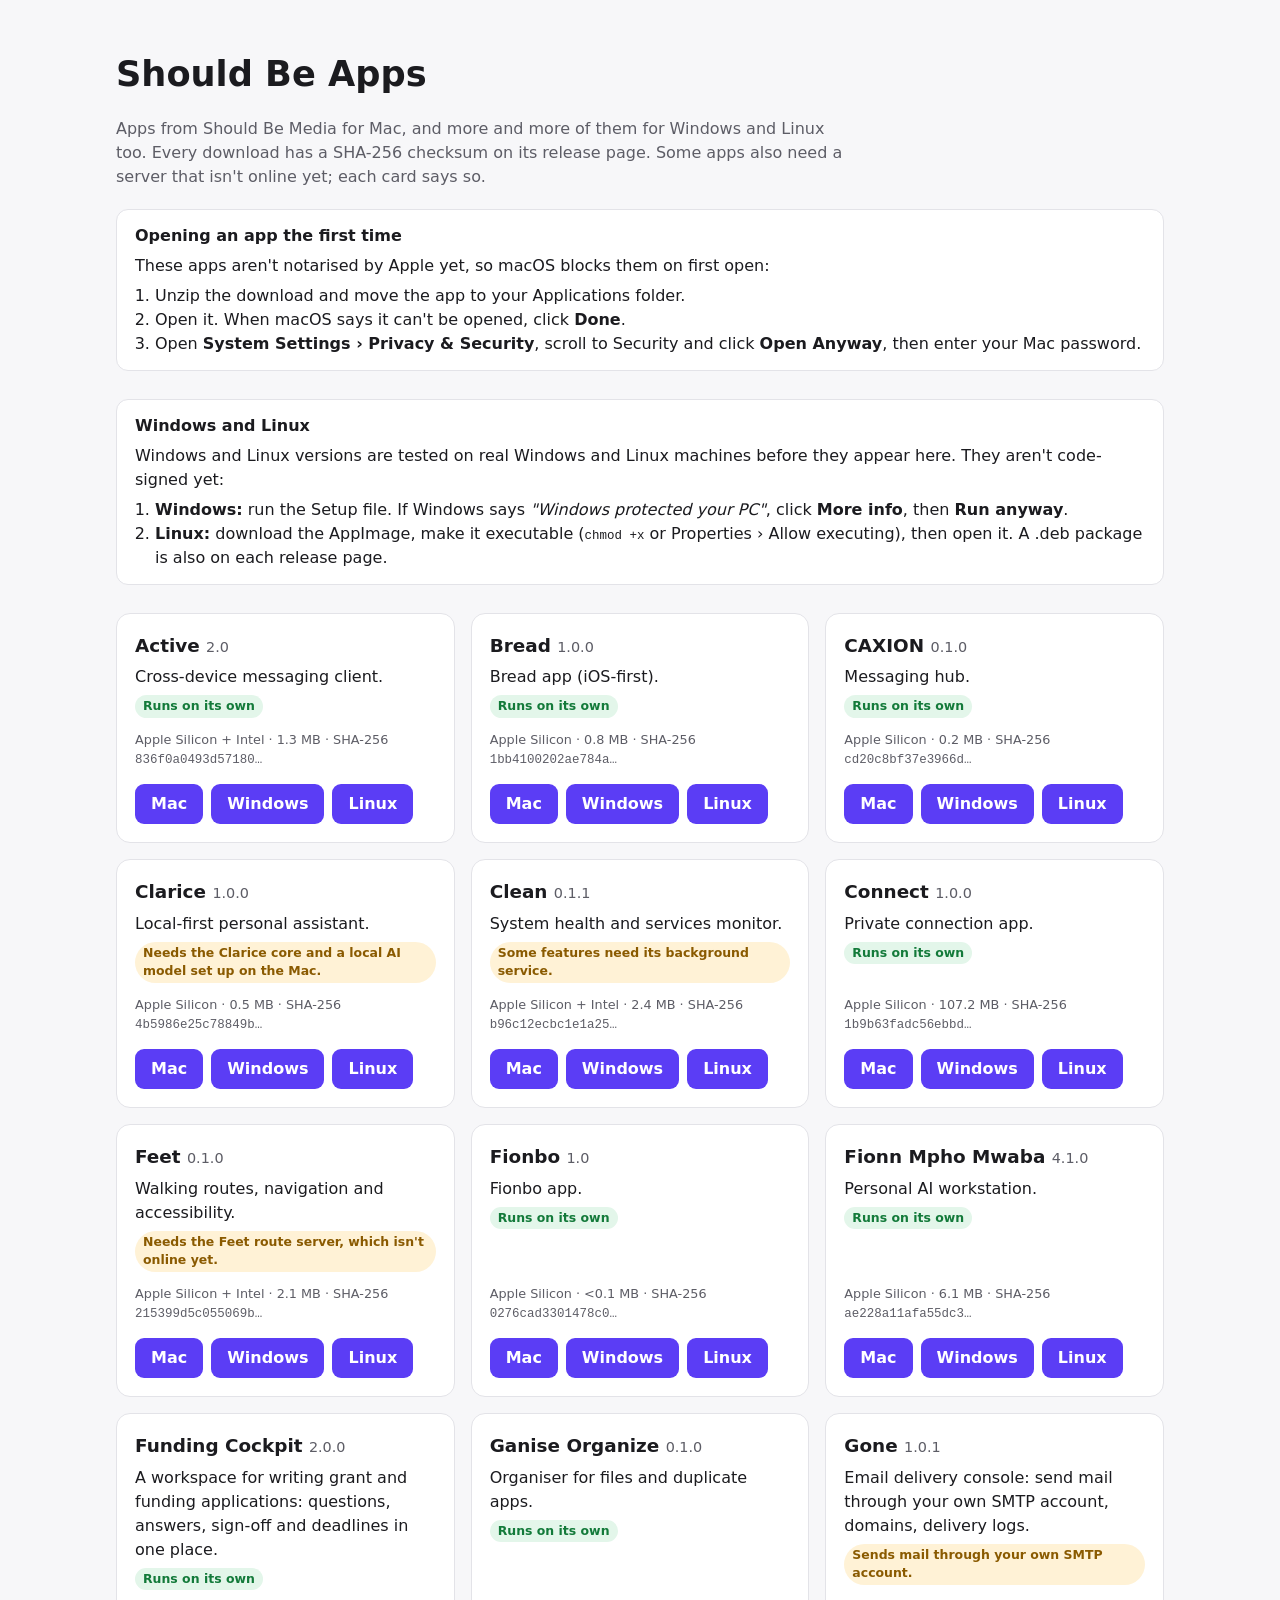
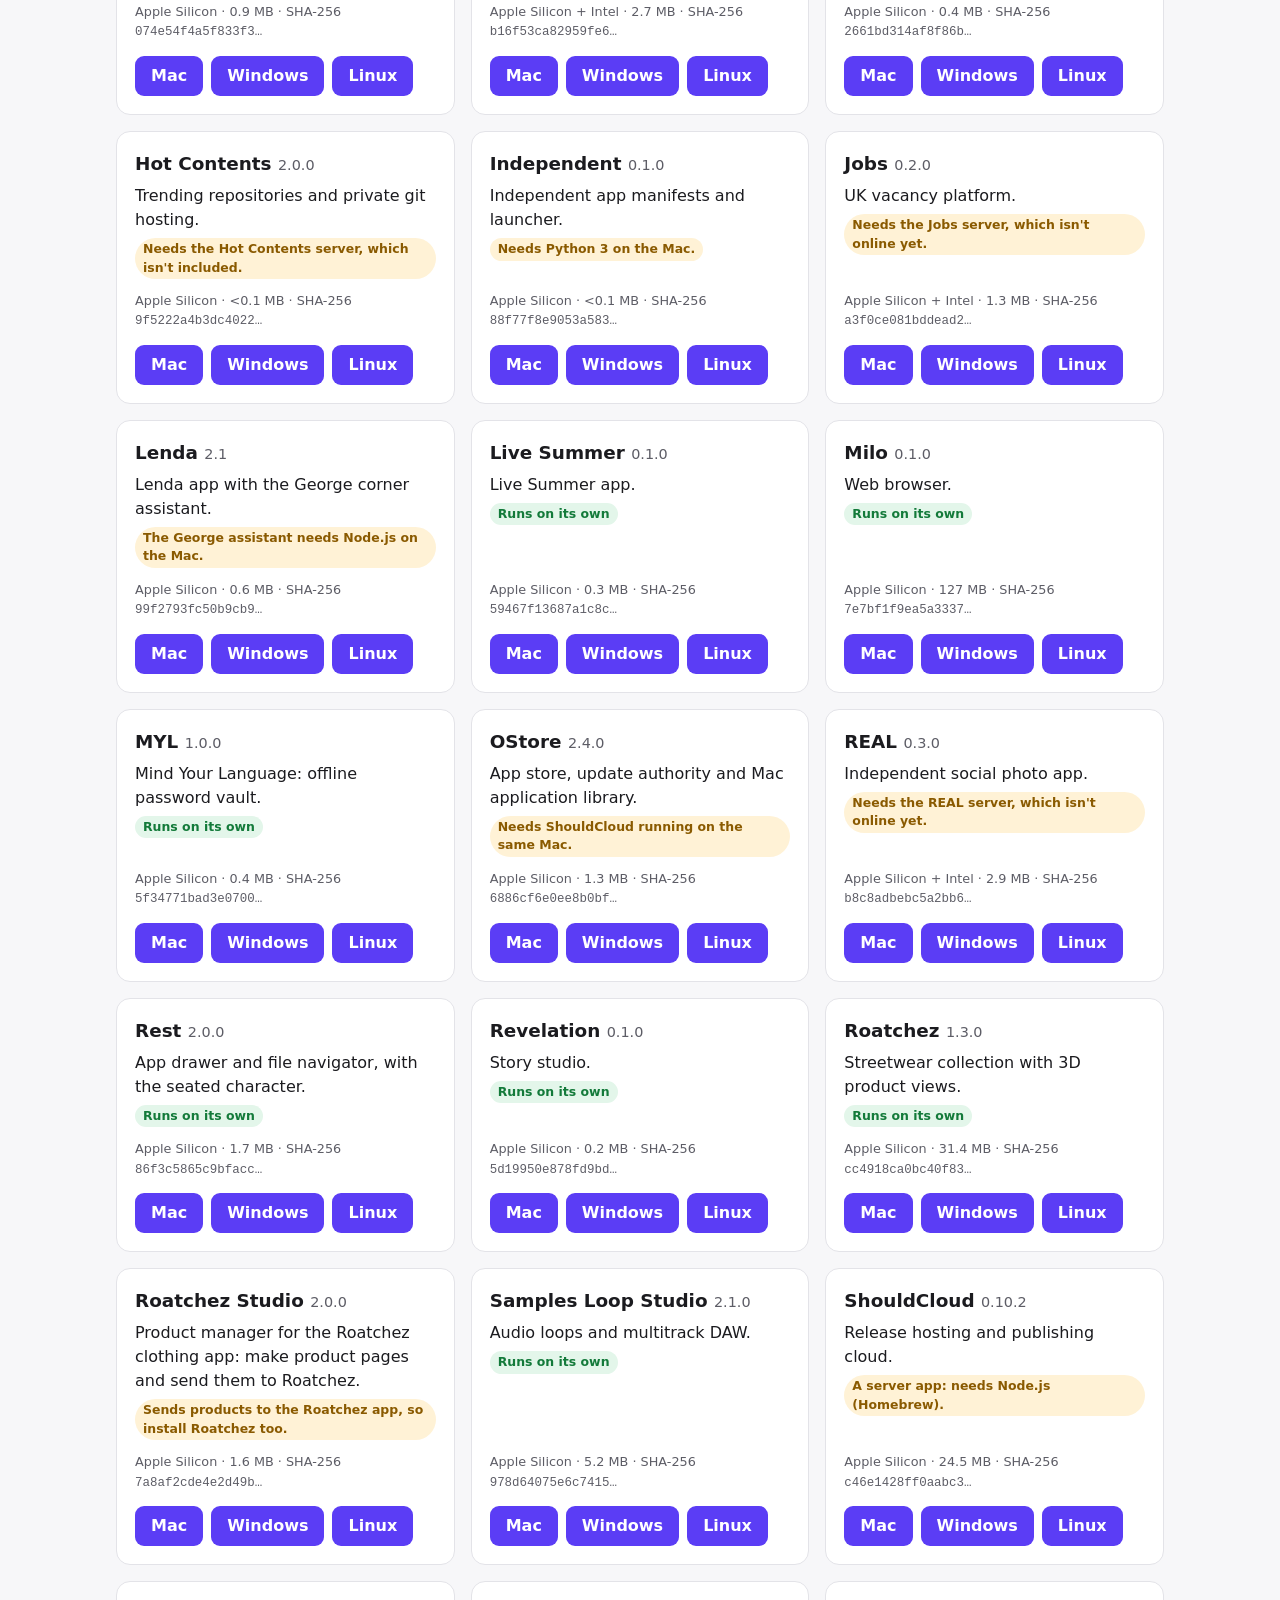
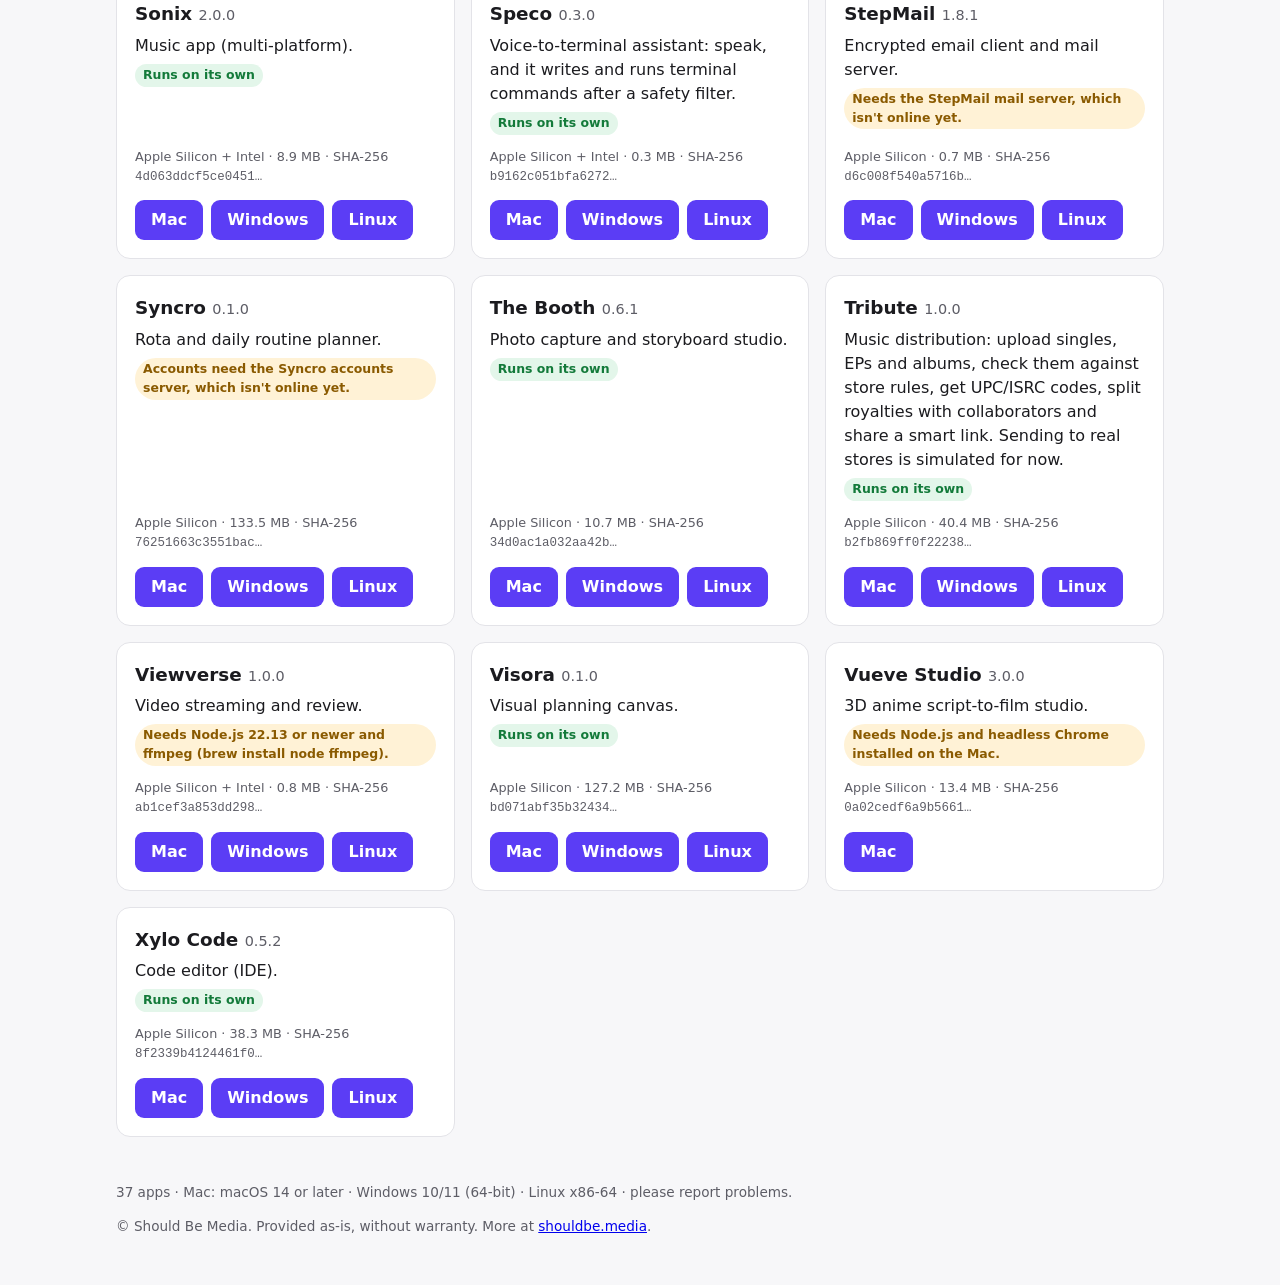
==== index.html @ 61f0ed96 "Windows + Linux downloads update Co-Authored-By: Claude Opus 5.5 <noreply@anthropic.com>" ====
<!doctype html>
<html lang="en">
<head>
<meta charset="utf-8">
<meta name="viewport" content="width=device-width, initial-scale=1">
<title>Should Be Apps</title>
<meta name="description" content="Download Should Be Media's apps for Mac, Windows and Linux.">
<style>
:root { --bg:#f7f7f9; --card:#fff; --text:#1b1b1f; --muted:#5d5d66; --line:#e3e3e8; --accent:#5b3df5; --ok:#137a3a; --okbg:#e3f6ea; --need:#8a5a00; --needbg:#fff2d6; }
@media (prefers-color-scheme: dark) { :root:not([data-theme="light"]) { --bg:#111114; --card:#1b1b20; --text:#ececf1; --muted:#a3a3ad; --line:#2c2c33; --accent:#9d8bff; --ok:#7ee2a1; --okbg:#173022; --need:#ffcf7a; --needbg:#3a2c10; } }
* { box-sizing: border-box; }
body { margin:0; font:16px/1.5 -apple-system, BlinkMacSystemFont, "Inter", system-ui, sans-serif; background:var(--bg); color:var(--text); }
header, main, footer { max-width: 1080px; margin: 0 auto; padding: 0 16px; }
header { padding-top: 48px; }
h1 { font-size: 2.2rem; margin: 0 0 8px; }
.lead { color: var(--muted); max-width: 46rem; }
.note { background: var(--card); border: 1px solid var(--line); border-radius: 12px; padding: 14px 18px; margin: 20px 0 28px; }
.note h3 { margin: 0 0 6px; font-size: 1rem; }
.note ol { margin: 6px 0 0; padding-left: 20px; }
.grid { display: grid; grid-template-columns: repeat(auto-fill, minmax(290px, 1fr)); gap: 16px; }
.app { background: var(--card); border: 1px solid var(--line); border-radius: 14px; padding: 18px; display: flex; flex-direction: column; gap: 6px; }
.app h2 { font-size: 1.15rem; margin: 0; }
.ver { color: var(--muted); font-weight: 400; font-size: .9rem; }
.app p { margin: 0; }
.meta { color: var(--muted); font-size: .8rem; margin-top: auto !important; padding-top: 6px; }
code { font-size: .78rem; }
.tag { align-self: flex-start; font-size: .78rem; font-weight: 600; padding: 2px 8px; border-radius: 99px; }
.ok { color: var(--ok); background: var(--okbg); }
.need { color: var(--need); background: var(--needbg); }
.dls { display: flex; flex-wrap: wrap; gap: 8px; margin-top: 8px; }
.dl { align-self: flex-start; background: var(--accent); color: #fff; text-decoration: none; font-weight: 600; padding: 8px 16px; border-radius: 9px; }
.dl:focus-visible { outline: 3px solid var(--text); outline-offset: 2px; }
footer { color: var(--muted); font-size: .85rem; padding-top: 32px; padding-bottom: 48px; }
</style>
</head>
<body>
<header>
  <h1>Should Be Apps</h1>
  <p class="lead">Apps from Should Be Media for Mac, and more and more of them for Windows and Linux too. Every download has a SHA-256 checksum on its release page. Some apps also need a server that isn't online yet; each card says so.</p>
  <section class="note" aria-labelledby="first-open">
    <h3 id="first-open">Opening an app the first time</h3>
    These apps aren't notarised by Apple yet, so macOS blocks them on first open:
    <ol>
      <li>Unzip the download and move the app to your Applications folder.</li>
      <li>Open it. When macOS says it can't be opened, click <strong>Done</strong>.</li>
      <li>Open <strong>System Settings › Privacy &amp; Security</strong>, scroll to Security and click <strong>Open Anyway</strong>, then enter your Mac password.</li>
    </ol>
  </section>
  <section class="note" aria-labelledby="first-open-win">
    <h3 id="first-open-win">Windows and Linux</h3>
    Windows and Linux versions are tested on real Windows and Linux machines before they appear here. They aren't code-signed yet:
    <ol>
      <li><strong>Windows:</strong> run the Setup file. If Windows says <em>"Windows protected your PC"</em>, click <strong>More info</strong>, then <strong>Run anyway</strong>.</li>
      <li><strong>Linux:</strong> download the AppImage, make it executable (<code>chmod +x</code> or Properties › Allow executing), then open it. A .deb package is also on each release page.</li>
    </ol>
  </section>
</header>
<main>
<div class="grid">
<article class="app" id="active">
  <h2>Active <span class="ver">2.0</span></h2>
  <p>Cross-device messaging client.</p>
  <span class="tag ok">Runs on its own</span>
  <p class="meta">Apple Silicon + Intel · 1.3 MB · <span title="SHA-256">SHA-256 <code>836f0a0493d57180…</code></span></p>
  <div class="dls"><a class="dl" href="https://github.com/Mwabampho/shouldbe-apps/releases/download/active-v2.0/Active-2.0-macOS.zip">Mac</a><a class="dl" href="https://github.com/Mwabampho/shouldbe-apps/releases/download/active-v2.0/Active-2.0.0-Windows-x64-Setup.exe" title="Active-2.0.0-Windows-x64-Setup.exe · 114.4 MB">Windows</a><a class="dl" href="https://github.com/Mwabampho/shouldbe-apps/releases/download/active-v2.0/Active-2.0.0-Linux-x86_64.AppImage" title="Active-2.0.0-Linux-x86_64.AppImage · 125.6 MB">Linux</a></div>
</article>
<article class="app" id="bread">
  <h2>Bread <span class="ver">1.0.0</span></h2>
  <p>Bread app (iOS-first).</p>
  <span class="tag ok">Runs on its own</span>
  <p class="meta">Apple Silicon · 0.8 MB · <span title="SHA-256">SHA-256 <code>1bb4100202ae784a…</code></span></p>
  <div class="dls"><a class="dl" href="https://github.com/Mwabampho/shouldbe-apps/releases/download/bread-v1.0.0/Bread-1.0.0-macOS.zip">Mac</a><a class="dl" href="https://github.com/Mwabampho/shouldbe-apps/releases/download/bread-v1.0.0/Bread-1.0.0-Windows-x64-Setup.exe" title="Bread-1.0.0-Windows-x64-Setup.exe · 114.7 MB">Windows</a><a class="dl" href="https://github.com/Mwabampho/shouldbe-apps/releases/download/bread-v1.0.0/Bread-1.0.0-Linux-x86_64.AppImage" title="Bread-1.0.0-Linux-x86_64.AppImage · 125.9 MB">Linux</a></div>
</article>
<article class="app" id="caxion">
  <h2>CAXION <span class="ver">0.1.0</span></h2>
  <p>Messaging hub.</p>
  <span class="tag ok">Runs on its own</span>
  <p class="meta">Apple Silicon · 0.2 MB · <span title="SHA-256">SHA-256 <code>cd20c8bf37e3966d…</code></span></p>
  <div class="dls"><a class="dl" href="https://github.com/Mwabampho/shouldbe-apps/releases/download/caxion-v0.1.0/CAXION-0.1.0-macOS.zip">Mac</a><a class="dl" href="https://github.com/Mwabampho/shouldbe-apps/releases/download/caxion-v0.1.0/CAXION-0.1.0-Windows-x64-Setup.exe" title="CAXION-0.1.0-Windows-x64-Setup.exe · 114.4 MB">Windows</a><a class="dl" href="https://github.com/Mwabampho/shouldbe-apps/releases/download/caxion-v0.1.0/CAXION-0.1.0-Linux-x86_64.AppImage" title="CAXION-0.1.0-Linux-x86_64.AppImage · 125.5 MB">Linux</a></div>
</article>
<article class="app" id="clarice">
  <h2>Clarice <span class="ver">1.0.0</span></h2>
  <p>Local-first personal assistant.</p>
  <span class="tag need">Needs the Clarice core and a local AI model set up on the Mac.</span>
  <p class="meta">Apple Silicon · 0.5 MB · <span title="SHA-256">SHA-256 <code>4b5986e25c78849b…</code></span></p>
  <div class="dls"><a class="dl" href="https://github.com/Mwabampho/shouldbe-apps/releases/download/clarice-v1.0.0/Clarice-1.0.0-macOS.zip">Mac</a><a class="dl" href="https://github.com/Mwabampho/shouldbe-apps/releases/download/clarice-v1.0.0/Clarice-1.0.0-Windows-x64-Setup.exe" title="Clarice-1.0.0-Windows-x64-Setup.exe · 114.5 MB">Windows</a><a class="dl" href="https://github.com/Mwabampho/shouldbe-apps/releases/download/clarice-v1.0.0/Clarice-1.0.0-Linux-x86_64.AppImage" title="Clarice-1.0.0-Linux-x86_64.AppImage · 125.7 MB">Linux</a></div>
</article>
<article class="app" id="clean">
  <h2>Clean <span class="ver">0.1.1</span></h2>
  <p>System health and services monitor.</p>
  <span class="tag need">Some features need its background service.</span>
  <p class="meta">Apple Silicon + Intel · 2.4 MB · <span title="SHA-256">SHA-256 <code>b96c12ecbc1e1a25…</code></span></p>
  <div class="dls"><a class="dl" href="https://github.com/Mwabampho/shouldbe-apps/releases/download/clean-v0.1.1/Clean-0.1.1-macOS.zip">Mac</a><a class="dl" href="https://github.com/Mwabampho/shouldbe-apps/releases/download/clean-v0.1.1/Clean-0.1.1-Windows-x64-Setup.exe" title="Clean-0.1.1-Windows-x64-Setup.exe · 114.7 MB">Windows</a><a class="dl" href="https://github.com/Mwabampho/shouldbe-apps/releases/download/clean-v0.1.1/Clean-0.1.1-Linux-x86_64.AppImage" title="Clean-0.1.1-Linux-x86_64.AppImage · 126.1 MB">Linux</a></div>
</article>
<article class="app" id="connect">
  <h2>Connect <span class="ver">1.0.0</span></h2>
  <p>Private connection app.</p>
  <span class="tag ok">Runs on its own</span>
  <p class="meta">Apple Silicon · 107.2 MB · <span title="SHA-256">SHA-256 <code>1b9b63fadc56ebbd…</code></span></p>
  <div class="dls"><a class="dl" href="https://github.com/Mwabampho/shouldbe-apps/releases/download/connect-v1.0.0/Connect-1.0.0-macOS.zip">Mac</a><a class="dl" href="https://github.com/Mwabampho/shouldbe-apps/releases/download/connect-v1.0.0/Connect-1.0.0-Windows-x64-Setup.exe" title="Connect-1.0.0-Windows-x64-Setup.exe · 93.2 MB">Windows</a><a class="dl" href="https://github.com/Mwabampho/shouldbe-apps/releases/download/connect-v1.0.0/Connect-1.0.0-Linux-x86_64.AppImage" title="Connect-1.0.0-Linux-x86_64.AppImage · 115.8 MB">Linux</a></div>
</article>
<article class="app" id="feet">
  <h2>Feet <span class="ver">0.1.0</span></h2>
  <p>Walking routes, navigation and accessibility.</p>
  <span class="tag need">Needs the Feet route server, which isn&#x27;t online yet.</span>
  <p class="meta">Apple Silicon + Intel · 2.1 MB · <span title="SHA-256">SHA-256 <code>215399d5c055069b…</code></span></p>
  <div class="dls"><a class="dl" href="https://github.com/Mwabampho/shouldbe-apps/releases/download/feet-v0.1.0/Feet-0.1.0-macOS.zip">Mac</a><a class="dl" href="https://github.com/Mwabampho/shouldbe-apps/releases/download/feet-v0.1.0/Feet-0.1.0-Windows-x64-Setup.exe" title="Feet-0.1.0-Windows-x64-Setup.exe · 114.5 MB">Windows</a><a class="dl" href="https://github.com/Mwabampho/shouldbe-apps/releases/download/feet-v0.1.0/Feet-0.1.0-Linux-x86_64.AppImage" title="Feet-0.1.0-Linux-x86_64.AppImage · 125.7 MB">Linux</a></div>
</article>
<article class="app" id="fionbo">
  <h2>Fionbo <span class="ver">1.0</span></h2>
  <p>Fionbo app.</p>
  <span class="tag ok">Runs on its own</span>
  <p class="meta">Apple Silicon · <0.1 MB · <span title="SHA-256">SHA-256 <code>0276cad3301478c0…</code></span></p>
  <div class="dls"><a class="dl" href="https://github.com/Mwabampho/shouldbe-apps/releases/download/fionbo-v1.0/Fionbo-1.0-macOS.zip">Mac</a><a class="dl" href="https://github.com/Mwabampho/shouldbe-apps/releases/download/fionbo-v1.0/Fionbo-1.0.0-Windows-x64-Setup.exe" title="Fionbo-1.0.0-Windows-x64-Setup.exe · 114.3 MB">Windows</a><a class="dl" href="https://github.com/Mwabampho/shouldbe-apps/releases/download/fionbo-v1.0/Fionbo-1.0.0-Linux-x86_64.AppImage" title="Fionbo-1.0.0-Linux-x86_64.AppImage · 125.5 MB">Linux</a></div>
</article>
<article class="app" id="fionn-mpho-mwaba">
  <h2>Fionn Mpho Mwaba <span class="ver">4.1.0</span></h2>
  <p>Personal AI workstation.</p>
  <span class="tag ok">Runs on its own</span>
  <p class="meta">Apple Silicon · 6.1 MB · <span title="SHA-256">SHA-256 <code>ae228a11afa55dc3…</code></span></p>
  <div class="dls"><a class="dl" href="https://github.com/Mwabampho/shouldbe-apps/releases/download/fionn-mpho-mwaba-v4.1.0/Fionn-Mpho-Mwaba-4.1.0-macOS.zip">Mac</a><a class="dl" href="https://github.com/Mwabampho/shouldbe-apps/releases/download/fionn-mpho-mwaba-v4.1.0/Fionn-Mpho-Mwaba-4.1.0-Windows-x64-Setup.exe" title="Fionn-Mpho-Mwaba-4.1.0-Windows-x64-Setup.exe · 115.3 MB">Windows</a><a class="dl" href="https://github.com/Mwabampho/shouldbe-apps/releases/download/fionn-mpho-mwaba-v4.1.0/Fionn-Mpho-Mwaba-4.1.0-Linux-x86_64.AppImage" title="Fionn-Mpho-Mwaba-4.1.0-Linux-x86_64.AppImage · 126.7 MB">Linux</a></div>
</article>
<article class="app" id="funding-cockpit">
  <h2>Funding Cockpit <span class="ver">2.0.0</span></h2>
  <p>A workspace for writing grant and funding applications: questions, answers, sign-off and deadlines in one place.</p>
  <span class="tag ok">Runs on its own</span>
  <p class="meta">Apple Silicon · 0.9 MB · <span title="SHA-256">SHA-256 <code>074e54f4a5f833f3…</code></span></p>
  <div class="dls"><a class="dl" href="https://github.com/Mwabampho/shouldbe-apps/releases/download/funding-cockpit-v2.0.0/Funding-Cockpit-2.0.0-macOS.zip">Mac</a><a class="dl" href="https://github.com/Mwabampho/shouldbe-apps/releases/download/funding-cockpit-v2.0.0/Funding-Cockpit-2.0.0-Windows-x64-Setup.exe" title="Funding-Cockpit-2.0.0-Windows-x64-Setup.exe · 114.4 MB">Windows</a><a class="dl" href="https://github.com/Mwabampho/shouldbe-apps/releases/download/funding-cockpit-v2.0.0/Funding-Cockpit-2.0.0-Linux-x86_64.AppImage" title="Funding-Cockpit-2.0.0-Linux-x86_64.AppImage · 125.5 MB">Linux</a></div>
</article>
<article class="app" id="ganise-organize">
  <h2>Ganise Organize <span class="ver">0.1.0</span></h2>
  <p>Organiser for files and duplicate apps.</p>
  <span class="tag ok">Runs on its own</span>
  <p class="meta">Apple Silicon + Intel · 2.7 MB · <span title="SHA-256">SHA-256 <code>b16f53ca82959fe6…</code></span></p>
  <div class="dls"><a class="dl" href="https://github.com/Mwabampho/shouldbe-apps/releases/download/ganise-organize-v0.1.0/Ganise-Organize-0.1.0-macOS.zip">Mac</a><a class="dl" href="https://github.com/Mwabampho/shouldbe-apps/releases/download/ganise-organize-v0.1.0/Ganise-Organize-0.1.0-Windows-x64-Setup.exe" title="Ganise-Organize-0.1.0-Windows-x64-Setup.exe · 114.6 MB">Windows</a><a class="dl" href="https://github.com/Mwabampho/shouldbe-apps/releases/download/ganise-organize-v0.1.0/Ganise-Organize-0.1.0-Linux-x86_64.AppImage" title="Ganise-Organize-0.1.0-Linux-x86_64.AppImage · 125.8 MB">Linux</a></div>
</article>
<article class="app" id="gone">
  <h2>Gone <span class="ver">1.0.1</span></h2>
  <p>Email delivery console: send mail through your own SMTP account, domains, delivery logs.</p>
  <span class="tag need">Sends mail through your own SMTP account.</span>
  <p class="meta">Apple Silicon · 0.4 MB · <span title="SHA-256">SHA-256 <code>2661bd314af8f86b…</code></span></p>
  <div class="dls"><a class="dl" href="https://github.com/Mwabampho/shouldbe-apps/releases/download/gone-v1.0.1/Gone-1.0.1-macOS.zip">Mac</a><a class="dl" href="https://github.com/Mwabampho/shouldbe-apps/releases/download/gone-v1.0.1/GONE-1.0.1-Windows-x64-Setup.exe" title="GONE-1.0.1-Windows-x64-Setup.exe · 114.3 MB">Windows</a><a class="dl" href="https://github.com/Mwabampho/shouldbe-apps/releases/download/gone-v1.0.1/GONE-1.0.1-Linux-x86_64.AppImage" title="GONE-1.0.1-Linux-x86_64.AppImage · 125.5 MB">Linux</a></div>
</article>
<article class="app" id="hot-contents">
  <h2>Hot Contents <span class="ver">2.0.0</span></h2>
  <p>Trending repositories and private git hosting.</p>
  <span class="tag need">Needs the Hot Contents server, which isn&#x27;t included.</span>
  <p class="meta">Apple Silicon · <0.1 MB · <span title="SHA-256">SHA-256 <code>9f5222a4b3dc4022…</code></span></p>
  <div class="dls"><a class="dl" href="https://github.com/Mwabampho/shouldbe-apps/releases/download/hot-contents-v2.0.0/Hot-Contents-2.0.0-macOS.zip">Mac</a><a class="dl" href="https://github.com/Mwabampho/shouldbe-apps/releases/download/hot-contents-v2.0.0/Hot-Contents-2.0.0-Windows-x64-Setup.exe" title="Hot-Contents-2.0.0-Windows-x64-Setup.exe · 114.3 MB">Windows</a><a class="dl" href="https://github.com/Mwabampho/shouldbe-apps/releases/download/hot-contents-v2.0.0/Hot-Contents-2.0.0-Linux-x86_64.AppImage" title="Hot-Contents-2.0.0-Linux-x86_64.AppImage · 125.5 MB">Linux</a></div>
</article>
<article class="app" id="independent">
  <h2>Independent <span class="ver">0.1.0</span></h2>
  <p>Independent app manifests and launcher.</p>
  <span class="tag need">Needs Python 3 on the Mac.</span>
  <p class="meta">Apple Silicon · <0.1 MB · <span title="SHA-256">SHA-256 <code>88f77f8e9053a583…</code></span></p>
  <div class="dls"><a class="dl" href="https://github.com/Mwabampho/shouldbe-apps/releases/download/independent-v0.1.0/Independent-0.1.0-macOS.zip">Mac</a><a class="dl" href="https://github.com/Mwabampho/shouldbe-apps/releases/download/independent-v0.1.0/Independent-0.1.0-Windows-x64-Setup.exe" title="Independent-0.1.0-Windows-x64-Setup.exe · 114.3 MB">Windows</a><a class="dl" href="https://github.com/Mwabampho/shouldbe-apps/releases/download/independent-v0.1.0/Independent-0.1.0-Linux-x86_64.AppImage" title="Independent-0.1.0-Linux-x86_64.AppImage · 125.5 MB">Linux</a></div>
</article>
<article class="app" id="jobs">
  <h2>Jobs <span class="ver">0.2.0</span></h2>
  <p>UK vacancy platform.</p>
  <span class="tag need">Needs the Jobs server, which isn&#x27;t online yet.</span>
  <p class="meta">Apple Silicon + Intel · 1.3 MB · <span title="SHA-256">SHA-256 <code>a3f0ce081bddead2…</code></span></p>
  <div class="dls"><a class="dl" href="https://github.com/Mwabampho/shouldbe-apps/releases/download/jobs-v0.2.0/Jobs-0.2.0-macOS.zip">Mac</a><a class="dl" href="https://github.com/Mwabampho/shouldbe-apps/releases/download/jobs-v0.2.0/Jobs-0.2.0-Windows-x64-Setup.exe" title="Jobs-0.2.0-Windows-x64-Setup.exe · 114.4 MB">Windows</a><a class="dl" href="https://github.com/Mwabampho/shouldbe-apps/releases/download/jobs-v0.2.0/Jobs-0.2.0-Linux-x86_64.AppImage" title="Jobs-0.2.0-Linux-x86_64.AppImage · 125.6 MB">Linux</a></div>
</article>
<article class="app" id="lenda">
  <h2>Lenda <span class="ver">2.1</span></h2>
  <p>Lenda app with the George corner assistant.</p>
  <span class="tag need">The George assistant needs Node.js on the Mac.</span>
  <p class="meta">Apple Silicon · 0.6 MB · <span title="SHA-256">SHA-256 <code>99f2793fc50b9cb9…</code></span></p>
  <div class="dls"><a class="dl" href="https://github.com/Mwabampho/shouldbe-apps/releases/download/lenda-v2.1/Lenda-2.1-macOS.zip">Mac</a><a class="dl" href="https://github.com/Mwabampho/shouldbe-apps/releases/download/lenda-v2.1/Lenda-2.1.0-Windows-x64-Setup.exe" title="Lenda-2.1.0-Windows-x64-Setup.exe · 114.4 MB">Windows</a><a class="dl" href="https://github.com/Mwabampho/shouldbe-apps/releases/download/lenda-v2.1/Lenda-2.1.0-Linux-x86_64.AppImage" title="Lenda-2.1.0-Linux-x86_64.AppImage · 125.6 MB">Linux</a></div>
</article>
<article class="app" id="live-summer">
  <h2>Live Summer <span class="ver">0.1.0</span></h2>
  <p>Live Summer app.</p>
  <span class="tag ok">Runs on its own</span>
  <p class="meta">Apple Silicon · 0.3 MB · <span title="SHA-256">SHA-256 <code>59467f13687a1c8c…</code></span></p>
  <div class="dls"><a class="dl" href="https://github.com/Mwabampho/shouldbe-apps/releases/download/live-summer-v0.1.0/Live-Summer-0.1.0-macOS.zip">Mac</a><a class="dl" href="https://github.com/Mwabampho/shouldbe-apps/releases/download/live-summer-v0.1.0/Live-Summer-0.1.0-Windows-x64-Setup.exe" title="Live-Summer-0.1.0-Windows-x64-Setup.exe · 114.3 MB">Windows</a><a class="dl" href="https://github.com/Mwabampho/shouldbe-apps/releases/download/live-summer-v0.1.0/Live-Summer-0.1.0-Linux-x86_64.AppImage" title="Live-Summer-0.1.0-Linux-x86_64.AppImage · 125.5 MB">Linux</a></div>
</article>
<article class="app" id="milo">
  <h2>Milo <span class="ver">0.1.0</span></h2>
  <p>Web browser.</p>
  <span class="tag ok">Runs on its own</span>
  <p class="meta">Apple Silicon · 127 MB · <span title="SHA-256">SHA-256 <code>7e7bf1f9ea5a3337…</code></span></p>
  <div class="dls"><a class="dl" href="https://github.com/Mwabampho/shouldbe-apps/releases/download/milo-v0.1.0/Milo-0.1.0-macOS.zip">Mac</a><a class="dl" href="https://github.com/Mwabampho/shouldbe-apps/releases/download/milo-v0.1.0/Milo-0.1.0-Windows-x64-Setup.exe" title="Milo-0.1.0-Windows-x64-Setup.exe · 113.5 MB">Windows</a><a class="dl" href="https://github.com/Mwabampho/shouldbe-apps/releases/download/milo-v0.1.0/Milo-0.1.0-Linux-x86_64.AppImage" title="Milo-0.1.0-Linux-x86_64.AppImage · 125.2 MB">Linux</a></div>
</article>
<article class="app" id="myl">
  <h2>MYL <span class="ver">1.0.0</span></h2>
  <p>Mind Your Language: offline password vault.</p>
  <span class="tag ok">Runs on its own</span>
  <p class="meta">Apple Silicon · 0.4 MB · <span title="SHA-256">SHA-256 <code>5f34771bad3e0700…</code></span></p>
  <div class="dls"><a class="dl" href="https://github.com/Mwabampho/shouldbe-apps/releases/download/myl-v1.0.0/MYL-1.0.0-macOS.zip">Mac</a><a class="dl" href="https://github.com/Mwabampho/shouldbe-apps/releases/download/myl-v1.0.0/MYL-1.0.0-Windows-x64-Setup.exe" title="MYL-1.0.0-Windows-x64-Setup.exe · 114.4 MB">Windows</a><a class="dl" href="https://github.com/Mwabampho/shouldbe-apps/releases/download/myl-v1.0.0/MYL-1.0.0-Linux-x86_64.AppImage" title="MYL-1.0.0-Linux-x86_64.AppImage · 125.6 MB">Linux</a></div>
</article>
<article class="app" id="ostore">
  <h2>OStore <span class="ver">2.4.0</span></h2>
  <p>App store, update authority and Mac application library.</p>
  <span class="tag need">Needs ShouldCloud running on the same Mac.</span>
  <p class="meta">Apple Silicon · 1.3 MB · <span title="SHA-256">SHA-256 <code>6886cf6e0ee8b0bf…</code></span></p>
  <div class="dls"><a class="dl" href="https://github.com/Mwabampho/shouldbe-apps/releases/download/ostore-v2.4.0/OStore-2.4.0-macOS.zip">Mac</a><a class="dl" href="https://github.com/Mwabampho/shouldbe-apps/releases/download/ostore-v2.4.0/OStore-2.4.0-Windows-x64-Setup.exe" title="OStore-2.4.0-Windows-x64-Setup.exe · 114.4 MB">Windows</a><a class="dl" href="https://github.com/Mwabampho/shouldbe-apps/releases/download/ostore-v2.4.0/OStore-2.4.0-Linux-x86_64.AppImage" title="OStore-2.4.0-Linux-x86_64.AppImage · 125.6 MB">Linux</a></div>
</article>
<article class="app" id="real">
  <h2>REAL <span class="ver">0.3.0</span></h2>
  <p>Independent social photo app.</p>
  <span class="tag need">Needs the REAL server, which isn&#x27;t online yet.</span>
  <p class="meta">Apple Silicon + Intel · 2.9 MB · <span title="SHA-256">SHA-256 <code>b8c8adbebc5a2bb6…</code></span></p>
  <div class="dls"><a class="dl" href="https://github.com/Mwabampho/shouldbe-apps/releases/download/real-v0.3.0/REAL-0.3.0-macOS.zip">Mac</a><a class="dl" href="https://github.com/Mwabampho/shouldbe-apps/releases/download/real-v0.3.0/REAL-0.3.0-Windows-x64-Setup.exe" title="REAL-0.3.0-Windows-x64-Setup.exe · 114.5 MB">Windows</a><a class="dl" href="https://github.com/Mwabampho/shouldbe-apps/releases/download/real-v0.3.0/REAL-0.3.0-Linux-x86_64.AppImage" title="REAL-0.3.0-Linux-x86_64.AppImage · 125.7 MB">Linux</a></div>
</article>
<article class="app" id="rest">
  <h2>Rest <span class="ver">2.0.0</span></h2>
  <p>App drawer and file navigator, with the seated character.</p>
  <span class="tag ok">Runs on its own</span>
  <p class="meta">Apple Silicon · 1.7 MB · <span title="SHA-256">SHA-256 <code>86f3c5865c9bfacc…</code></span></p>
  <div class="dls"><a class="dl" href="https://github.com/Mwabampho/shouldbe-apps/releases/download/rest-v2.0.0/Rest-2.0.0-macOS.zip">Mac</a><a class="dl" href="https://github.com/Mwabampho/shouldbe-apps/releases/download/rest-v2.0.0/Rest-2.0.0-Windows-x64-Setup.exe" title="Rest-2.0.0-Windows-x64-Setup.exe · 114.7 MB">Windows</a><a class="dl" href="https://github.com/Mwabampho/shouldbe-apps/releases/download/rest-v2.0.0/Rest-2.0.0-Linux-x86_64.AppImage" title="Rest-2.0.0-Linux-x86_64.AppImage · 125.9 MB">Linux</a></div>
</article>
<article class="app" id="revelation">
  <h2>Revelation <span class="ver">0.1.0</span></h2>
  <p>Story studio.</p>
  <span class="tag ok">Runs on its own</span>
  <p class="meta">Apple Silicon · 0.2 MB · <span title="SHA-256">SHA-256 <code>5d19950e878fd9bd…</code></span></p>
  <div class="dls"><a class="dl" href="https://github.com/Mwabampho/shouldbe-apps/releases/download/revelation-v0.1.0/Revelation-0.1.0-macOS.zip">Mac</a><a class="dl" href="https://github.com/Mwabampho/shouldbe-apps/releases/download/revelation-v0.1.0/Revelation-0.1.0-Windows-x64-Setup.exe" title="Revelation-0.1.0-Windows-x64-Setup.exe · 114.3 MB">Windows</a><a class="dl" href="https://github.com/Mwabampho/shouldbe-apps/releases/download/revelation-v0.1.0/Revelation-0.1.0-Linux-x86_64.AppImage" title="Revelation-0.1.0-Linux-x86_64.AppImage · 125.5 MB">Linux</a></div>
</article>
<article class="app" id="roatchez">
  <h2>Roatchez <span class="ver">1.3.0</span></h2>
  <p>Streetwear collection with 3D product views.</p>
  <span class="tag ok">Runs on its own</span>
  <p class="meta">Apple Silicon · 31.4 MB · <span title="SHA-256">SHA-256 <code>cc4918ca0bc40f83…</code></span></p>
  <div class="dls"><a class="dl" href="https://github.com/Mwabampho/shouldbe-apps/releases/download/roatchez-v1.3.0/Roatchez-1.3.0-macOS.zip">Mac</a><a class="dl" href="https://github.com/Mwabampho/shouldbe-apps/releases/download/roatchez-v1.3.0/Roatchez-1.3.0-Windows-x64-Setup.exe" title="Roatchez-1.3.0-Windows-x64-Setup.exe · 134.2 MB">Windows</a><a class="dl" href="https://github.com/Mwabampho/shouldbe-apps/releases/download/roatchez-v1.3.0/Roatchez-1.3.0-Linux-x86_64.AppImage" title="Roatchez-1.3.0-Linux-x86_64.AppImage · 148.4 MB">Linux</a></div>
</article>
<article class="app" id="roatchez-studio">
  <h2>Roatchez Studio <span class="ver">2.0.0</span></h2>
  <p>Product manager for the Roatchez clothing app: make product pages and send them to Roatchez.</p>
  <span class="tag need">Sends products to the Roatchez app, so install Roatchez too.</span>
  <p class="meta">Apple Silicon · 1.6 MB · <span title="SHA-256">SHA-256 <code>7a8af2cde4e2d49b…</code></span></p>
  <div class="dls"><a class="dl" href="https://github.com/Mwabampho/shouldbe-apps/releases/download/roatchez-studio-v2.0.0/Roatchez-Studio-2.0.0-macOS.zip">Mac</a><a class="dl" href="https://github.com/Mwabampho/shouldbe-apps/releases/download/roatchez-studio-v2.0.0/Roatchez-Studio-2.0.0-Windows-x64-Setup.exe" title="Roatchez-Studio-2.0.0-Windows-x64-Setup.exe · 115.5 MB">Windows</a><a class="dl" href="https://github.com/Mwabampho/shouldbe-apps/releases/download/roatchez-studio-v2.0.0/Roatchez-Studio-2.0.0-Linux-x86_64.AppImage" title="Roatchez-Studio-2.0.0-Linux-x86_64.AppImage · 126.6 MB">Linux</a></div>
</article>
<article class="app" id="samples-loop-studio">
  <h2>Samples Loop Studio <span class="ver">2.1.0</span></h2>
  <p>Audio loops and multitrack DAW.</p>
  <span class="tag ok">Runs on its own</span>
  <p class="meta">Apple Silicon · 5.2 MB · <span title="SHA-256">SHA-256 <code>978d64075e6c7415…</code></span></p>
  <div class="dls"><a class="dl" href="https://github.com/Mwabampho/shouldbe-apps/releases/download/samples-loop-studio-v2.1.0/Samples-Loop-Studio-2.1.0-macOS.zip">Mac</a><a class="dl" href="https://github.com/Mwabampho/shouldbe-apps/releases/download/samples-loop-studio-v2.1.0/Samples-Loop-Studio-2.1.0-Windows-x64-Setup.exe" title="Samples-Loop-Studio-2.1.0-Windows-x64-Setup.exe · 117.4 MB">Windows</a><a class="dl" href="https://github.com/Mwabampho/shouldbe-apps/releases/download/samples-loop-studio-v2.1.0/Samples-Loop-Studio-2.1.0-Linux-x86_64.AppImage" title="Samples-Loop-Studio-2.1.0-Linux-x86_64.AppImage · 129.3 MB">Linux</a></div>
</article>
<article class="app" id="shouldcloud">
  <h2>ShouldCloud <span class="ver">0.10.2</span></h2>
  <p>Release hosting and publishing cloud.</p>
  <span class="tag need">A server app: needs Node.js (Homebrew).</span>
  <p class="meta">Apple Silicon · 24.5 MB · <span title="SHA-256">SHA-256 <code>c46e1428ff0aabc3…</code></span></p>
  <div class="dls"><a class="dl" href="https://github.com/Mwabampho/shouldbe-apps/releases/download/shouldcloud-v0.10.2/ShouldCloud-0.10.2-macOS.zip">Mac</a><a class="dl" href="https://github.com/Mwabampho/shouldbe-apps/releases/download/shouldcloud-v0.10.2/ShouldCloud-0.10.2-Windows-x64-Setup.exe" title="ShouldCloud-0.10.2-Windows-x64-Setup.exe · 114.6 MB">Windows</a><a class="dl" href="https://github.com/Mwabampho/shouldbe-apps/releases/download/shouldcloud-v0.10.2/ShouldCloud-0.10.2-Linux-x86_64.AppImage" title="ShouldCloud-0.10.2-Linux-x86_64.AppImage · 125.8 MB">Linux</a></div>
</article>
<article class="app" id="sonix">
  <h2>Sonix <span class="ver">2.0.0</span></h2>
  <p>Music app (multi-platform).</p>
  <span class="tag ok">Runs on its own</span>
  <p class="meta">Apple Silicon + Intel · 8.9 MB · <span title="SHA-256">SHA-256 <code>4d063ddcf5ce0451…</code></span></p>
  <div class="dls"><a class="dl" href="https://github.com/Mwabampho/shouldbe-apps/releases/download/sonix-v2.0.0/Sonix-2.0.0-macOS.zip">Mac</a><a class="dl" href="https://github.com/Mwabampho/shouldbe-apps/releases/download/sonix-v2.0.0/Sonix-2.0.0-Windows-x64-Setup.exe" title="Sonix-2.0.0-Windows-x64-Setup.exe · 118.7 MB">Windows</a><a class="dl" href="https://github.com/Mwabampho/shouldbe-apps/releases/download/sonix-v2.0.0/Sonix-2.0.0-Linux-x86_64.AppImage" title="Sonix-2.0.0-Linux-x86_64.AppImage · 130.9 MB">Linux</a></div>
</article>
<article class="app" id="speco">
  <h2>Speco <span class="ver">0.3.0</span></h2>
  <p>Voice-to-terminal assistant: speak, and it writes and runs terminal commands after a safety filter.</p>
  <span class="tag ok">Runs on its own</span>
  <p class="meta">Apple Silicon + Intel · 0.3 MB · <span title="SHA-256">SHA-256 <code>b9162c051bfa6272…</code></span></p>
  <div class="dls"><a class="dl" href="https://github.com/Mwabampho/shouldbe-apps/releases/download/speco-v0.3.0/Speco-0.3.0-macOS.zip">Mac</a><a class="dl" href="https://github.com/Mwabampho/shouldbe-apps/releases/download/speco-v0.3.0/Speco-0.3.0-Windows-x64-Setup.exe" title="Speco-0.3.0-Windows-x64-Setup.exe · 114.3 MB">Windows</a><a class="dl" href="https://github.com/Mwabampho/shouldbe-apps/releases/download/speco-v0.3.0/Speco-0.3.0-Linux-x86_64.AppImage" title="Speco-0.3.0-Linux-x86_64.AppImage · 125.5 MB">Linux</a></div>
</article>
<article class="app" id="stepmail">
  <h2>StepMail <span class="ver">1.8.1</span></h2>
  <p>Encrypted email client and mail server.</p>
  <span class="tag need">Needs the StepMail mail server, which isn&#x27;t online yet.</span>
  <p class="meta">Apple Silicon · 0.7 MB · <span title="SHA-256">SHA-256 <code>d6c008f540a5716b…</code></span></p>
  <div class="dls"><a class="dl" href="https://github.com/Mwabampho/shouldbe-apps/releases/download/stepmail-v1.8.1/StepMail-1.8.1-macOS.zip">Mac</a><a class="dl" href="https://github.com/Mwabampho/shouldbe-apps/releases/download/stepmail-v1.8.1/StepMail-1.8.1-Windows-x64-Setup.exe" title="StepMail-1.8.1-Windows-x64-Setup.exe · 114.3 MB">Windows</a><a class="dl" href="https://github.com/Mwabampho/shouldbe-apps/releases/download/stepmail-v1.8.1/StepMail-1.8.1-Linux-x86_64.AppImage" title="StepMail-1.8.1-Linux-x86_64.AppImage · 125.5 MB">Linux</a></div>
</article>
<article class="app" id="syncro">
  <h2>Syncro <span class="ver">0.1.0</span></h2>
  <p>Rota and daily routine planner.</p>
  <span class="tag need">Accounts need the Syncro accounts server, which isn&#x27;t online yet.</span>
  <p class="meta">Apple Silicon · 133.5 MB · <span title="SHA-256">SHA-256 <code>76251663c3551bac…</code></span></p>
  <div class="dls"><a class="dl" href="https://github.com/Mwabampho/shouldbe-apps/releases/download/syncro-v0.1.0/Syncro-0.1.0-macOS.zip">Mac</a><a class="dl" href="https://github.com/Mwabampho/shouldbe-apps/releases/download/syncro-v0.1.0/Syncro-0.1.0-Windows-x64-Setup.exe" title="Syncro-0.1.0-Windows-x64-Setup.exe · 120.1 MB">Windows</a><a class="dl" href="https://github.com/Mwabampho/shouldbe-apps/releases/download/syncro-v0.1.0/Syncro-0.1.0-Linux-x86_64.AppImage" title="Syncro-0.1.0-Linux-x86_64.AppImage · 131.8 MB">Linux</a></div>
</article>
<article class="app" id="the-booth">
  <h2>The Booth <span class="ver">0.6.1</span></h2>
  <p>Photo capture and storyboard studio.</p>
  <span class="tag ok">Runs on its own</span>
  <p class="meta">Apple Silicon · 10.7 MB · <span title="SHA-256">SHA-256 <code>34d0ac1a032aa42b…</code></span></p>
  <div class="dls"><a class="dl" href="https://github.com/Mwabampho/shouldbe-apps/releases/download/the-booth-v0.6.1/The-Booth-0.6.1-macOS.zip">Mac</a><a class="dl" href="https://github.com/Mwabampho/shouldbe-apps/releases/download/the-booth-v0.6.1/The-Booth-0.6.1-Windows-x64-Setup.exe" title="The-Booth-0.6.1-Windows-x64-Setup.exe · 115.8 MB">Windows</a><a class="dl" href="https://github.com/Mwabampho/shouldbe-apps/releases/download/the-booth-v0.6.1/The-Booth-0.6.1-Linux-x86_64.AppImage" title="The-Booth-0.6.1-Linux-x86_64.AppImage · 127 MB">Linux</a></div>
</article>
<article class="app" id="tribute">
  <h2>Tribute <span class="ver">1.0.0</span></h2>
  <p>Music distribution: upload singles, EPs and albums, check them against store rules, get UPC/ISRC codes, split royalties with collaborators and share a smart link. Sending to real stores is simulated for now.</p>
  <span class="tag ok">Runs on its own</span>
  <p class="meta">Apple Silicon · 40.4 MB · <span title="SHA-256">SHA-256 <code>b2fb869ff0f22238…</code></span></p>
  <div class="dls"><a class="dl" href="https://github.com/Mwabampho/shouldbe-apps/releases/download/tribute-v1.0.0/Tribute-1.0.0-macOS.zip">Mac</a><a class="dl" href="https://github.com/Mwabampho/shouldbe-apps/releases/download/tribute-v1.0.0/Tribute-1.0.0-Windows-x64-Setup.exe" title="Tribute-1.0.0-Windows-x64-Setup.exe · 114.5 MB">Windows</a><a class="dl" href="https://github.com/Mwabampho/shouldbe-apps/releases/download/tribute-v1.0.0/Tribute-1.0.0-Linux-x86_64.AppImage" title="Tribute-1.0.0-Linux-x86_64.AppImage · 125.6 MB">Linux</a></div>
</article>
<article class="app" id="viewverse">
  <h2>Viewverse <span class="ver">1.0.0</span></h2>
  <p>Video streaming and review.</p>
  <span class="tag need">Needs Node.js 22.13 or newer and ffmpeg (brew install node ffmpeg).</span>
  <p class="meta">Apple Silicon + Intel · 0.8 MB · <span title="SHA-256">SHA-256 <code>ab1cef3a853dd298…</code></span></p>
  <div class="dls"><a class="dl" href="https://github.com/Mwabampho/shouldbe-apps/releases/download/viewverse-v1.0.0/Viewverse-1.0.0-macOS.zip">Mac</a><a class="dl" href="https://github.com/Mwabampho/shouldbe-apps/releases/download/viewverse-v1.0.0/Viewverse-1.0.0-Windows-x64-Setup.exe" title="Viewverse-1.0.0-Windows-x64-Setup.exe · 206.4 MB">Windows</a><a class="dl" href="https://github.com/Mwabampho/shouldbe-apps/releases/download/viewverse-v1.0.0/Viewverse-1.0.0-Linux-x86_64.AppImage" title="Viewverse-1.0.0-Linux-x86_64.AppImage · 263.3 MB">Linux</a></div>
</article>
<article class="app" id="visora">
  <h2>Visora <span class="ver">0.1.0</span></h2>
  <p>Visual planning canvas.</p>
  <span class="tag ok">Runs on its own</span>
  <p class="meta">Apple Silicon · 127.2 MB · <span title="SHA-256">SHA-256 <code>bd071abf35b32434…</code></span></p>
  <div class="dls"><a class="dl" href="https://github.com/Mwabampho/shouldbe-apps/releases/download/visora-v0.1.0/Visora-0.1.0-macOS.zip">Mac</a><a class="dl" href="https://github.com/Mwabampho/shouldbe-apps/releases/download/visora-v0.1.0/Visora-0.1.0-Windows-x64-Setup.exe" title="Visora-0.1.0-Windows-x64-Setup.exe · 113.4 MB">Windows</a><a class="dl" href="https://github.com/Mwabampho/shouldbe-apps/releases/download/visora-v0.1.0/Visora-0.1.0-Linux-x86_64.AppImage" title="Visora-0.1.0-Linux-x86_64.AppImage · 125 MB">Linux</a></div>
</article>
<article class="app" id="vueve-studio">
  <h2>Vueve Studio <span class="ver">3.0.0</span></h2>
  <p>3D anime script-to-film studio.</p>
  <span class="tag need">Needs Node.js and headless Chrome installed on the Mac.</span>
  <p class="meta">Apple Silicon · 13.4 MB · <span title="SHA-256">SHA-256 <code>0a02cedf6a9b5661…</code></span></p>
  <div class="dls"><a class="dl" href="https://github.com/Mwabampho/shouldbe-apps/releases/download/vueve-studio-v3.0.0/Vueve-Studio-3.0.0-macOS.zip">Mac</a></div>
</article>
<article class="app" id="xylo-code">
  <h2>Xylo Code <span class="ver">0.5.2</span></h2>
  <p>Code editor (IDE).</p>
  <span class="tag ok">Runs on its own</span>
  <p class="meta">Apple Silicon · 38.3 MB · <span title="SHA-256">SHA-256 <code>8f2339b4124461f0…</code></span></p>
  <div class="dls"><a class="dl" href="https://github.com/Mwabampho/shouldbe-apps/releases/download/xylo-code-v0.5.2/Xylo-Code-0.5.2-macOS.zip">Mac</a><a class="dl" href="https://github.com/Mwabampho/shouldbe-apps/releases/download/xylo-code-v0.5.2/Xylo-Code-0.5.2-Windows-x64.zip" title="Xylo-Code-0.5.2-Windows-x64.zip · 47.9 MB">Windows</a><a class="dl" href="https://github.com/Mwabampho/shouldbe-apps/releases/download/xylo-code-v0.5.2/Xylo-Code-0.5.2-Linux-x86_64.AppImage" title="Xylo-Code-0.5.2-Linux-x86_64.AppImage · 33.6 MB">Linux</a></div>
</article>
</div>
</main>
<footer>
  <p>37 apps · Mac: macOS 14 or later · Windows 10/11 (64-bit) · Linux x86-64 · please report problems.</p>
  <p>© Should Be Media. Provided as-is, without warranty. More at <a href="https://shouldbe.media/">shouldbe.media</a>.</p>
</footer>
</body>
</html>
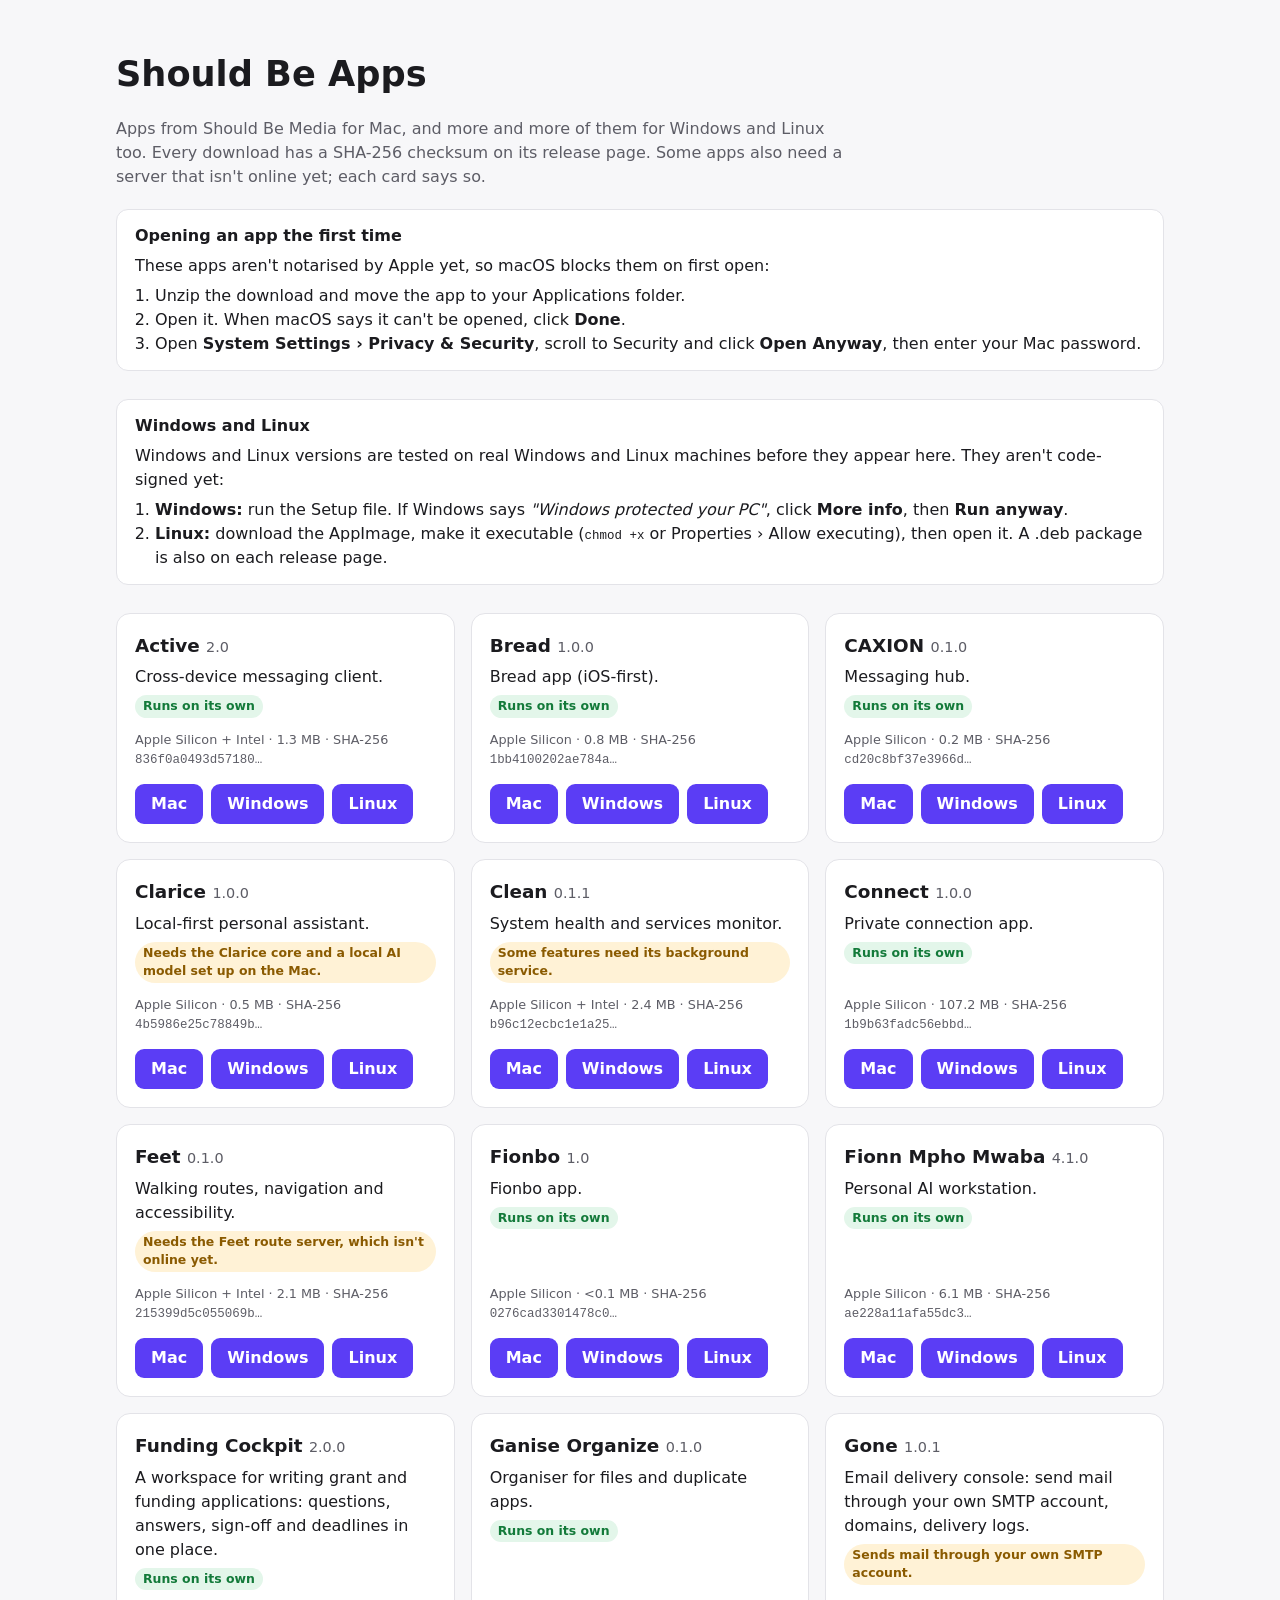
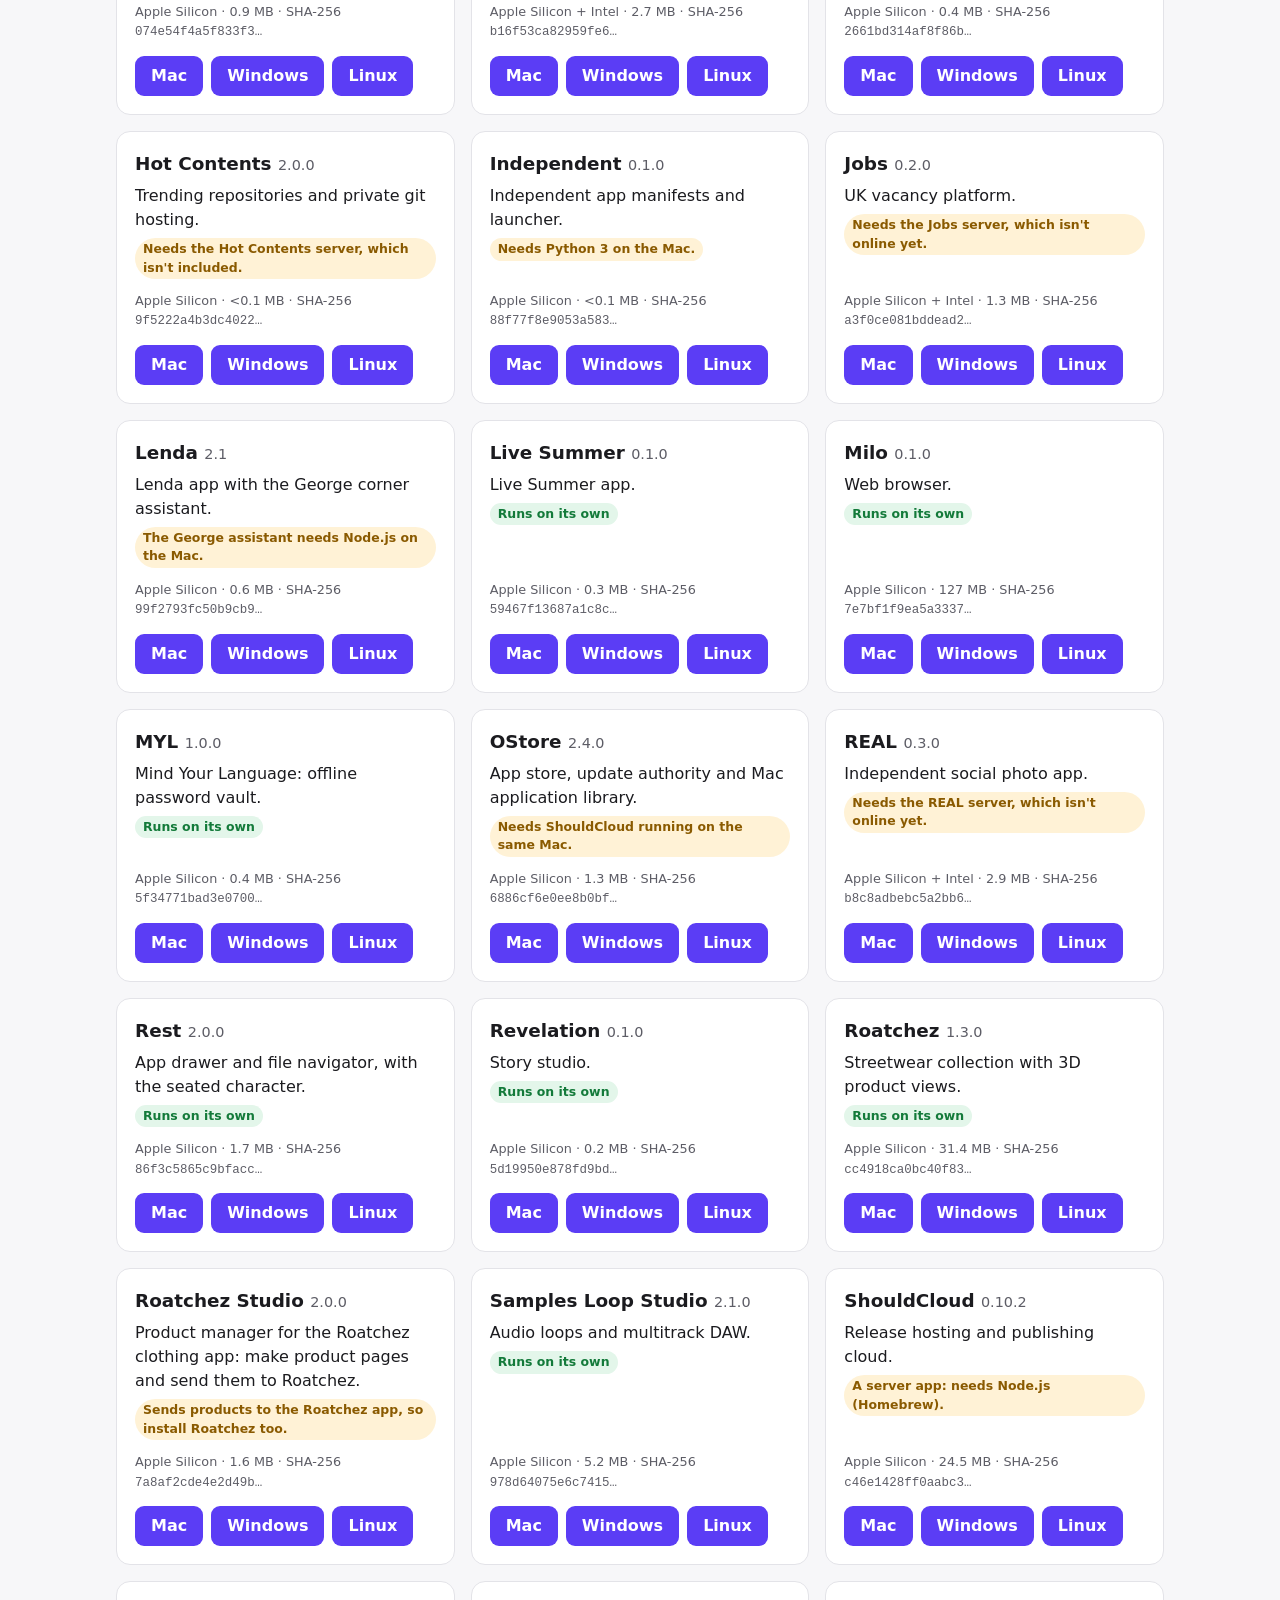
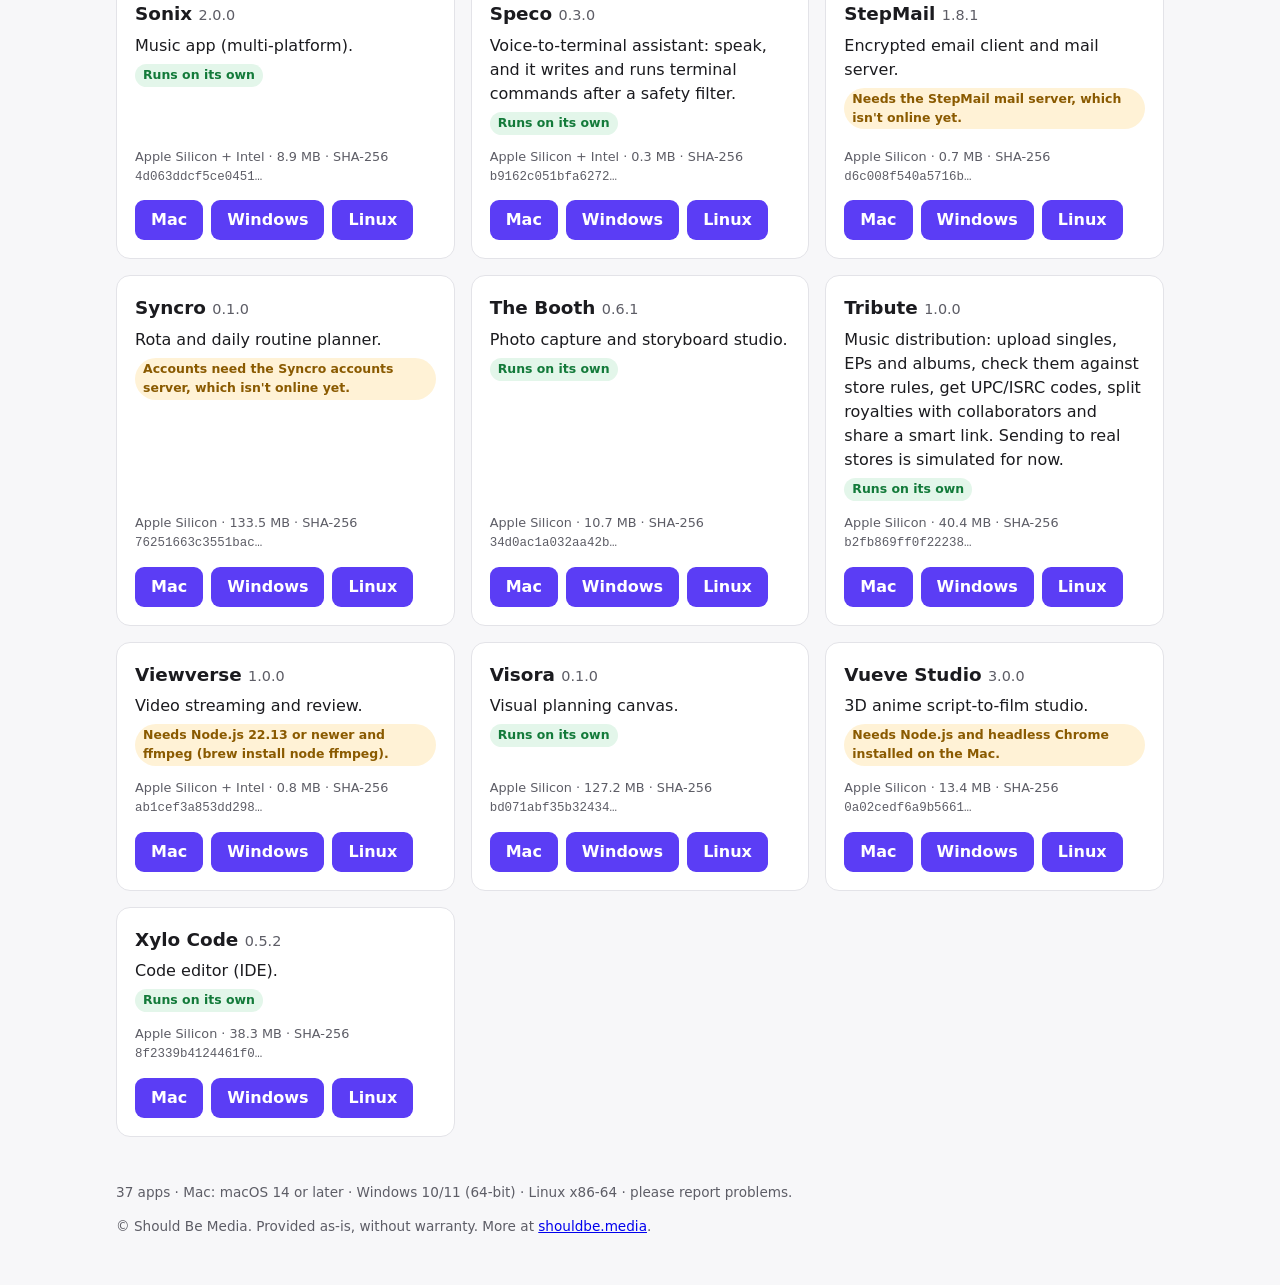
==== commit 54f65a16: "Windows + Linux downloads update Co-Authored-By: Claude Opus 5.5 <noreply@anthropic.com>" ====
--- a/index.html
+++ b/index.html
@@ -307,7 +307,7 @@
   <p>3D anime script-to-film studio.</p>
   <span class="tag need">Needs Node.js and headless Chrome installed on the Mac.</span>
   <p class="meta">Apple Silicon · 13.4 MB · <span title="SHA-256">SHA-256 <code>0a02cedf6a9b5661…</code></span></p>
-  <div class="dls"><a class="dl" href="https://github.com/Mwabampho/shouldbe-apps/releases/download/vueve-studio-v3.0.0/Vueve-Studio-3.0.0-macOS.zip">Mac</a></div>
+  <div class="dls"><a class="dl" href="https://github.com/Mwabampho/shouldbe-apps/releases/download/vueve-studio-v3.0.0/Vueve-Studio-3.0.0-macOS.zip">Mac</a><a class="dl" href="https://github.com/Mwabampho/shouldbe-apps/releases/download/vueve-studio-v3.0.0/Vueve-Studio-3.0.0-Windows-x64-Setup.exe" title="Vueve-Studio-3.0.0-Windows-x64-Setup.exe · 302.9 MB">Windows</a><a class="dl" href="https://github.com/Mwabampho/shouldbe-apps/releases/download/vueve-studio-v3.0.0/Vueve-Studio-3.0.0-Linux-x86_64.AppImage" title="Vueve-Studio-3.0.0-Linux-x86_64.AppImage · 386.7 MB">Linux</a></div>
 </article>
 <article class="app" id="xylo-code">
   <h2>Xylo Code <span class="ver">0.5.2</span></h2>
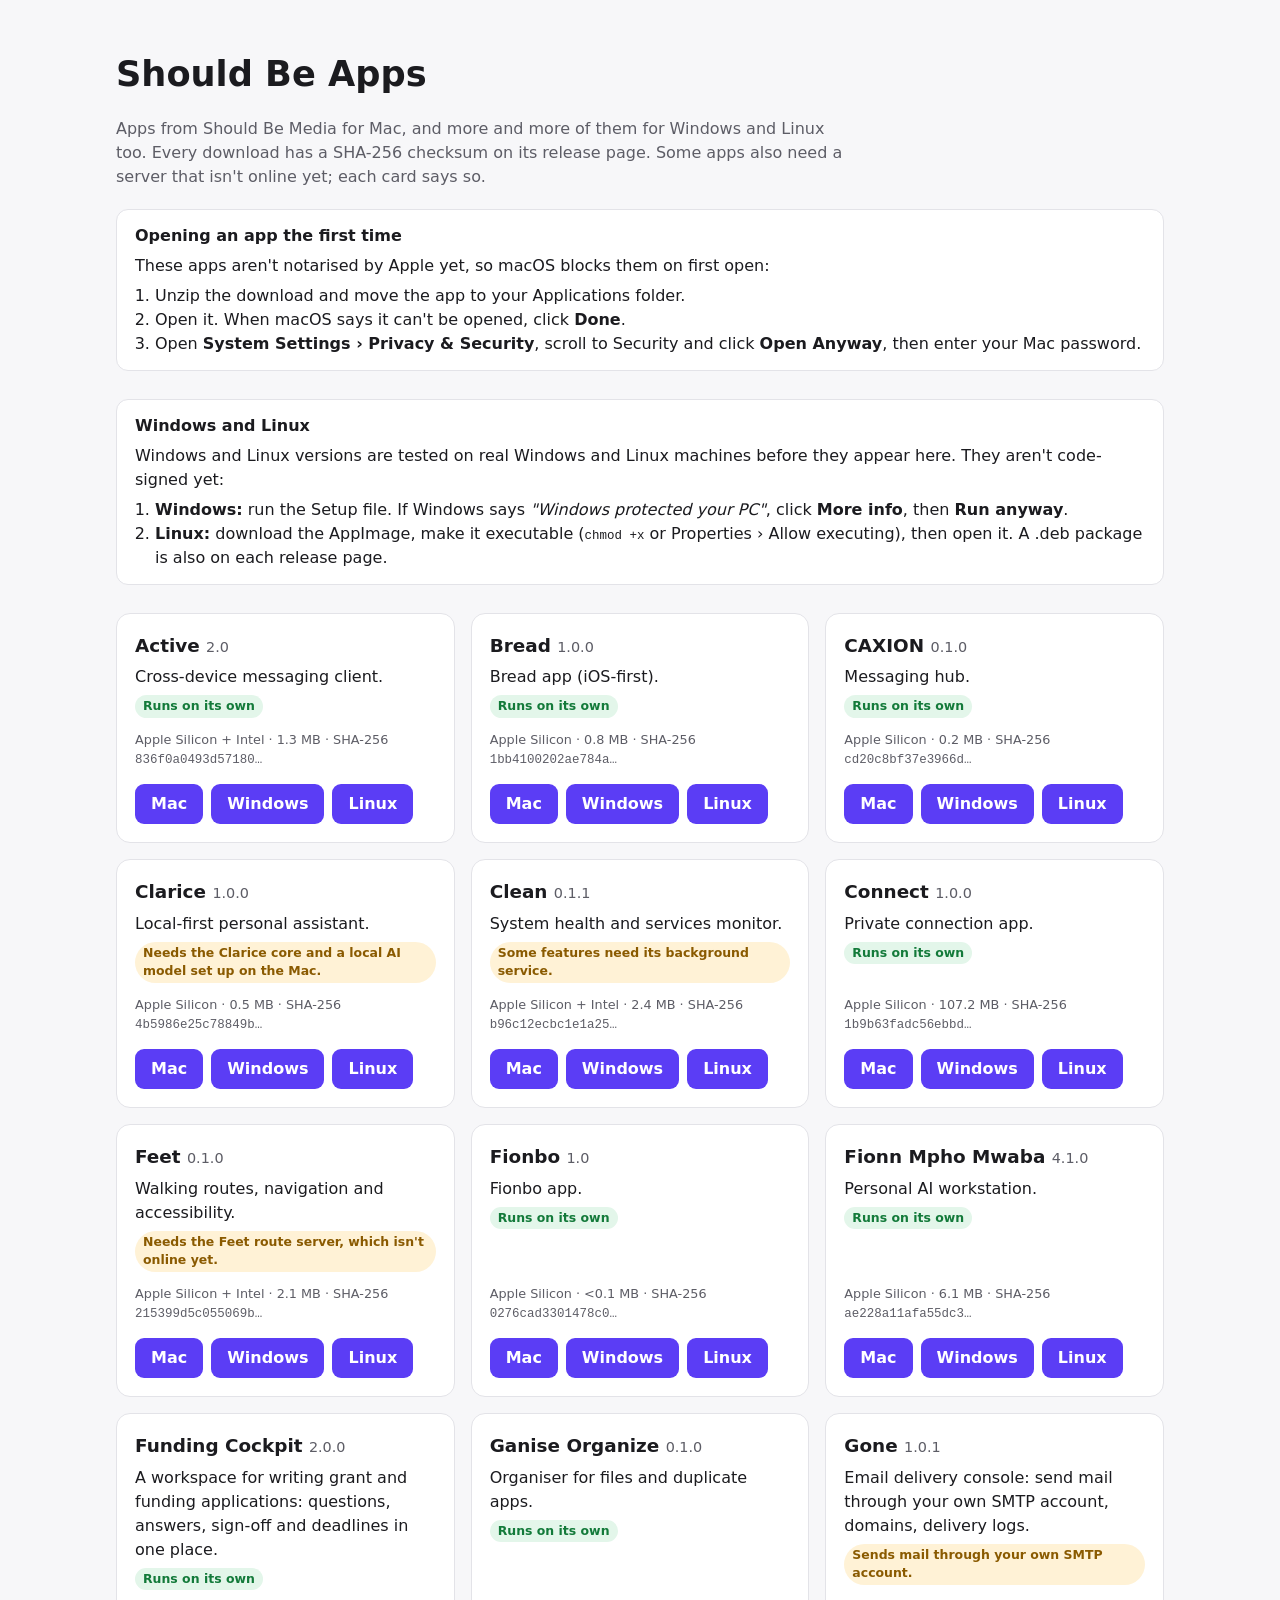
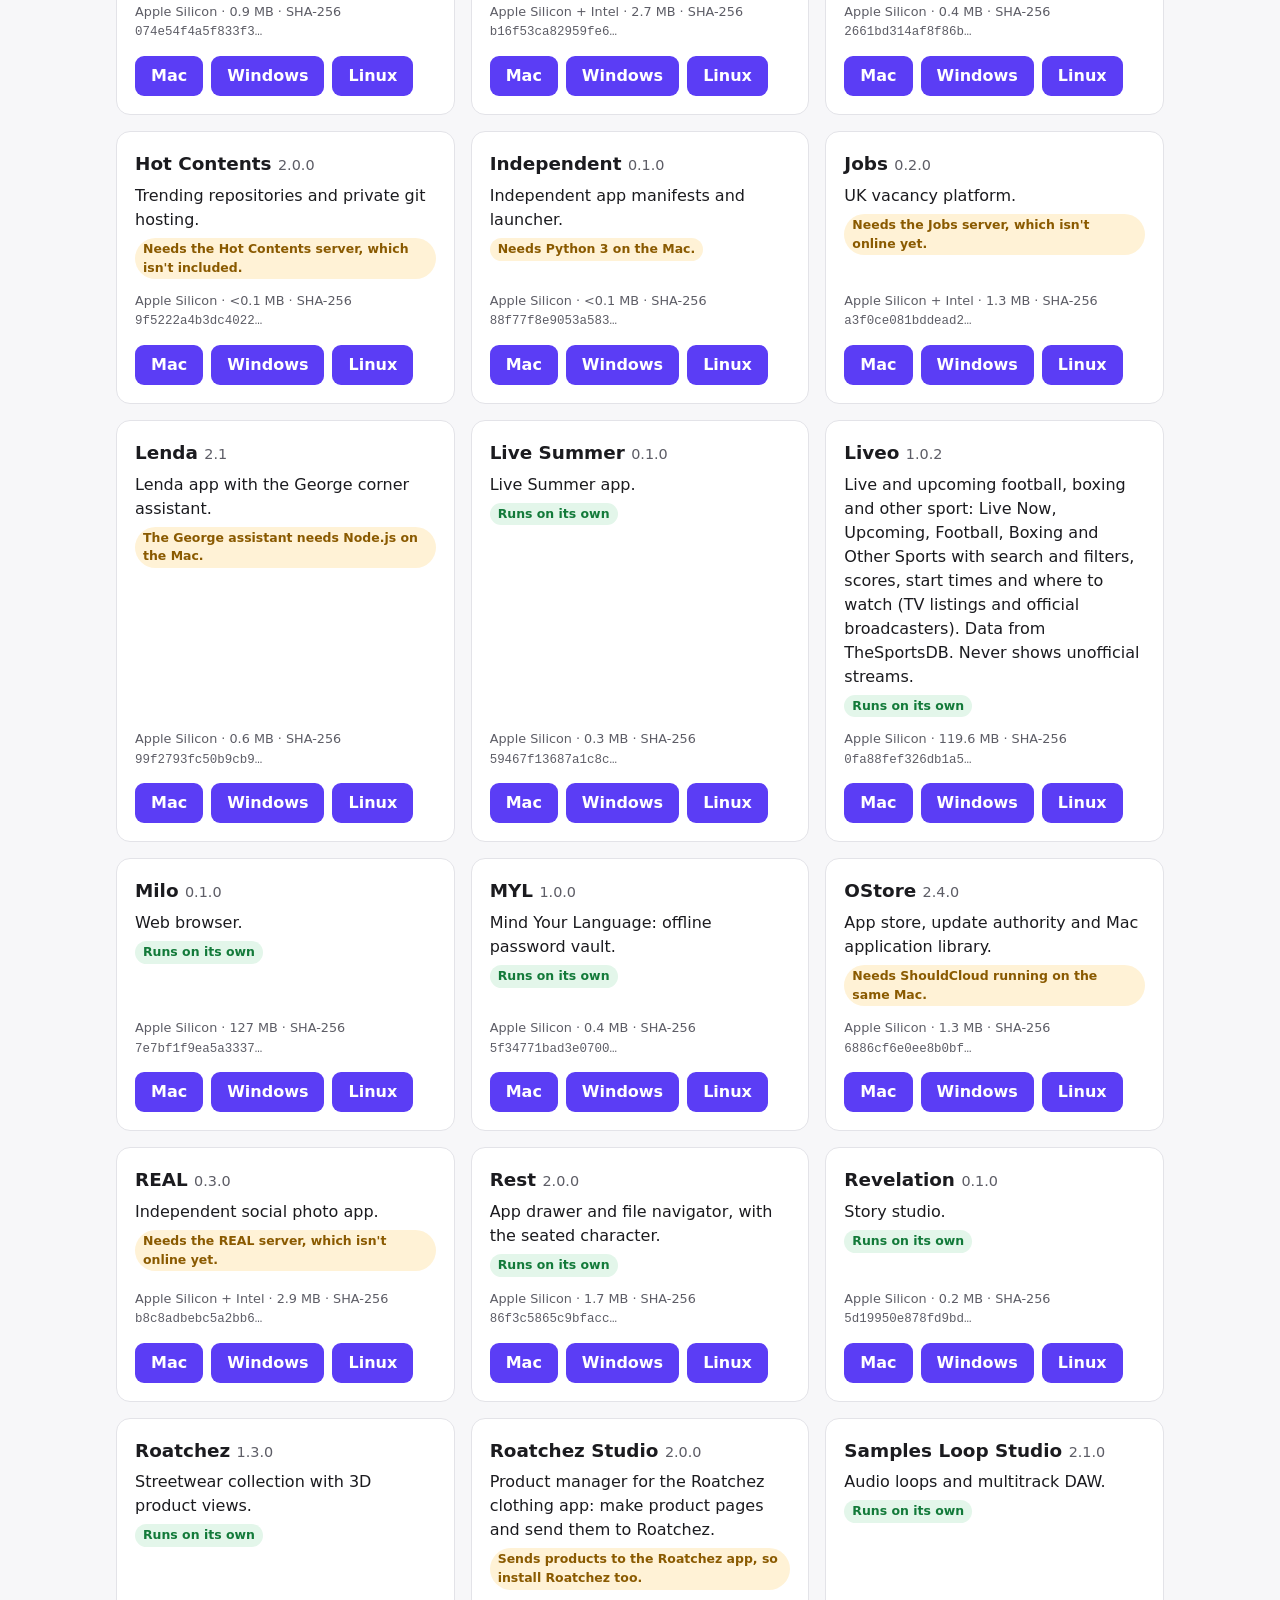
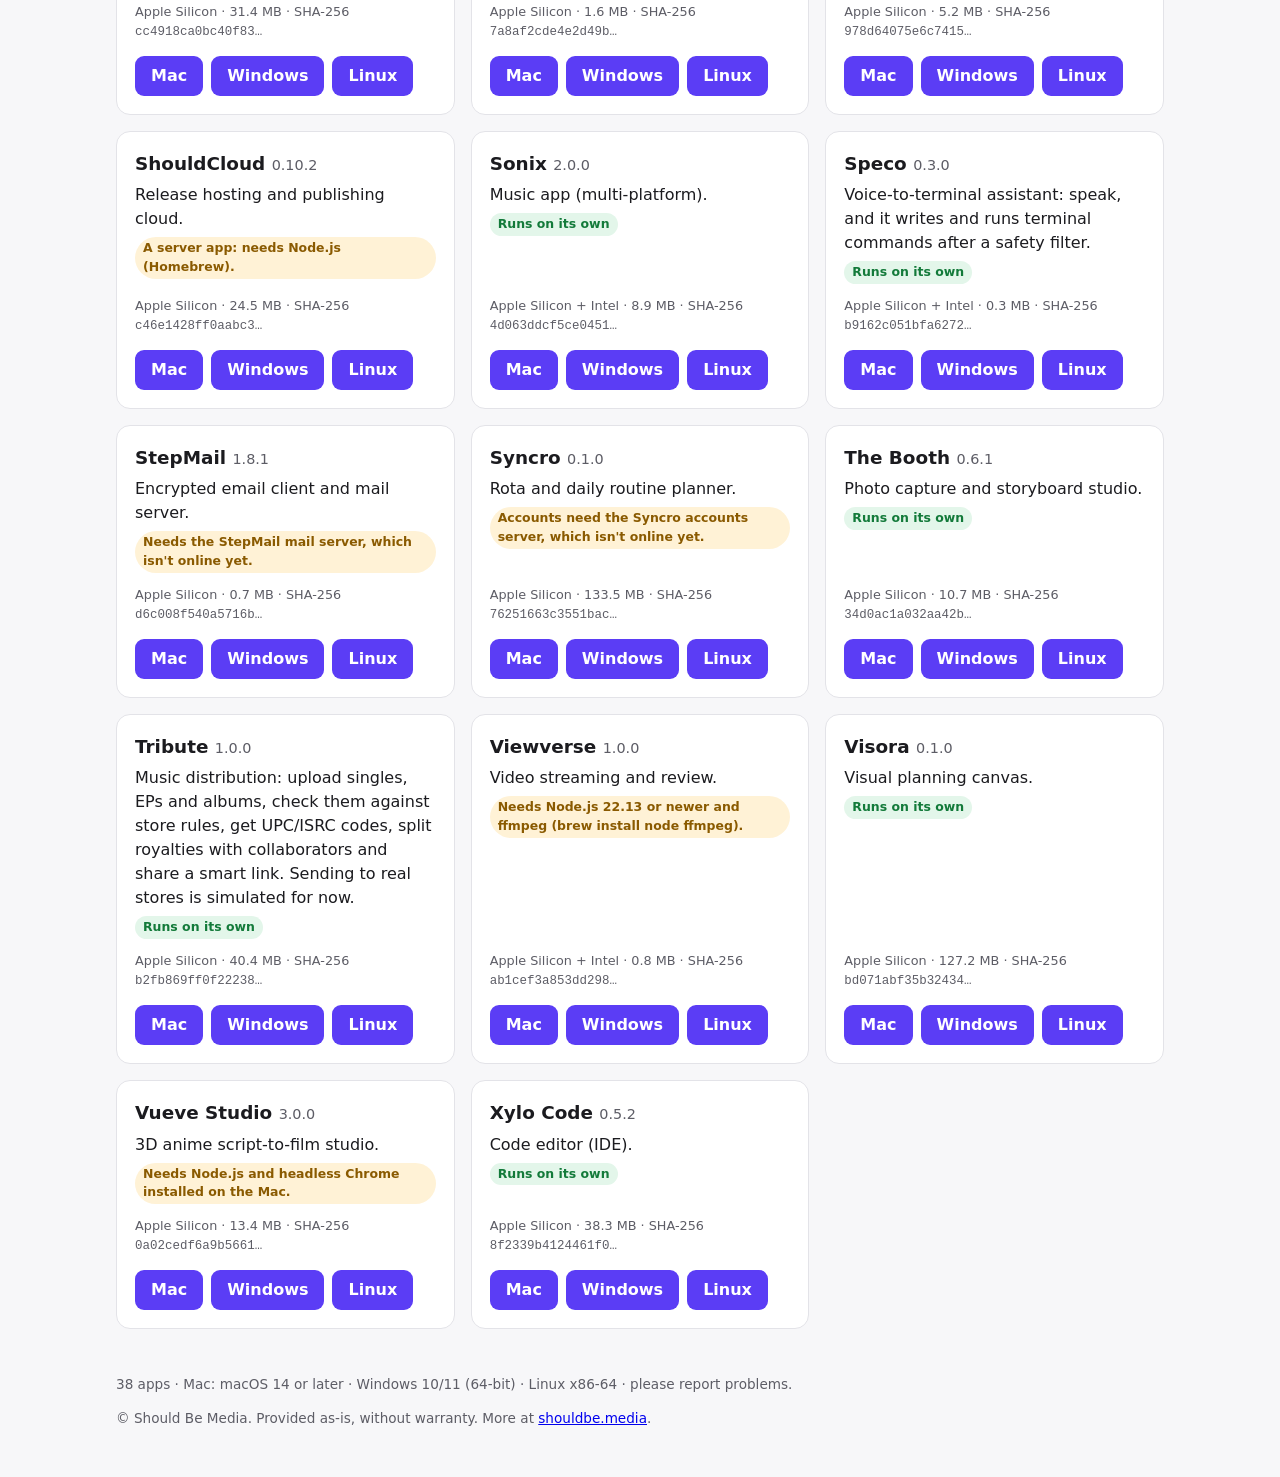
==== commit 029b50ef: "Restore Liveo 1.0.2 on the download page Co-Authored-By: Claude Opus 5.5 <noreply@anthropic.com>" ====
--- a/index.html
+++ b/index.html
@@ -176,6 +176,13 @@
   <p class="meta">Apple Silicon · 0.3 MB · <span title="SHA-256">SHA-256 <code>59467f13687a1c8c…</code></span></p>
   <div class="dls"><a class="dl" href="https://github.com/Mwabampho/shouldbe-apps/releases/download/live-summer-v0.1.0/Live-Summer-0.1.0-macOS.zip">Mac</a><a class="dl" href="https://github.com/Mwabampho/shouldbe-apps/releases/download/live-summer-v0.1.0/Live-Summer-0.1.0-Windows-x64-Setup.exe" title="Live-Summer-0.1.0-Windows-x64-Setup.exe · 114.3 MB">Windows</a><a class="dl" href="https://github.com/Mwabampho/shouldbe-apps/releases/download/live-summer-v0.1.0/Live-Summer-0.1.0-Linux-x86_64.AppImage" title="Live-Summer-0.1.0-Linux-x86_64.AppImage · 125.5 MB">Linux</a></div>
 </article>
+<article class="app" id="liveo">
+  <h2>Liveo <span class="ver">1.0.2</span></h2>
+  <p>Live and upcoming football, boxing and other sport: Live Now, Upcoming, Football, Boxing and Other Sports with search and filters, scores, start times and where to watch (TV listings and official broadcasters). Data from TheSportsDB. Never shows unofficial streams.</p>
+  <span class="tag ok">Runs on its own</span>
+  <p class="meta">Apple Silicon · 119.6 MB · <span title="SHA-256">SHA-256 <code>0fa88fef326db1a5…</code></span></p>
+  <div class="dls"><a class="dl" href="https://github.com/Mwabampho/shouldbe-apps/releases/download/liveo-v1.0.2/Liveo-1.0.2-macOS.zip">Mac</a><a class="dl" href="https://github.com/Mwabampho/shouldbe-apps/releases/download/liveo-v1.0.2/Liveo-1.0.2-Windows-x64-Setup.exe" title="Liveo-1.0.2-Windows-x64-Setup.exe · 114.8 MB">Windows</a><a class="dl" href="https://github.com/Mwabampho/shouldbe-apps/releases/download/liveo-v1.0.2/Liveo-1.0.2-Linux-x86_64.AppImage" title="Liveo-1.0.2-Linux-x86_64.AppImage · 126.3 MB">Linux</a></div>
+</article>
 <article class="app" id="milo">
   <h2>Milo <span class="ver">0.1.0</span></h2>
   <p>Web browser.</p>
@@ -319,7 +326,7 @@
 </div>
 </main>
 <footer>
-  <p>37 apps · Mac: macOS 14 or later · Windows 10/11 (64-bit) · Linux x86-64 · please report problems.</p>
+  <p>38 apps · Mac: macOS 14 or later · Windows 10/11 (64-bit) · Linux x86-64 · please report problems.</p>
   <p>© Should Be Media. Provided as-is, without warranty. More at <a href="https://shouldbe.media/">shouldbe.media</a>.</p>
 </footer>
 </body>
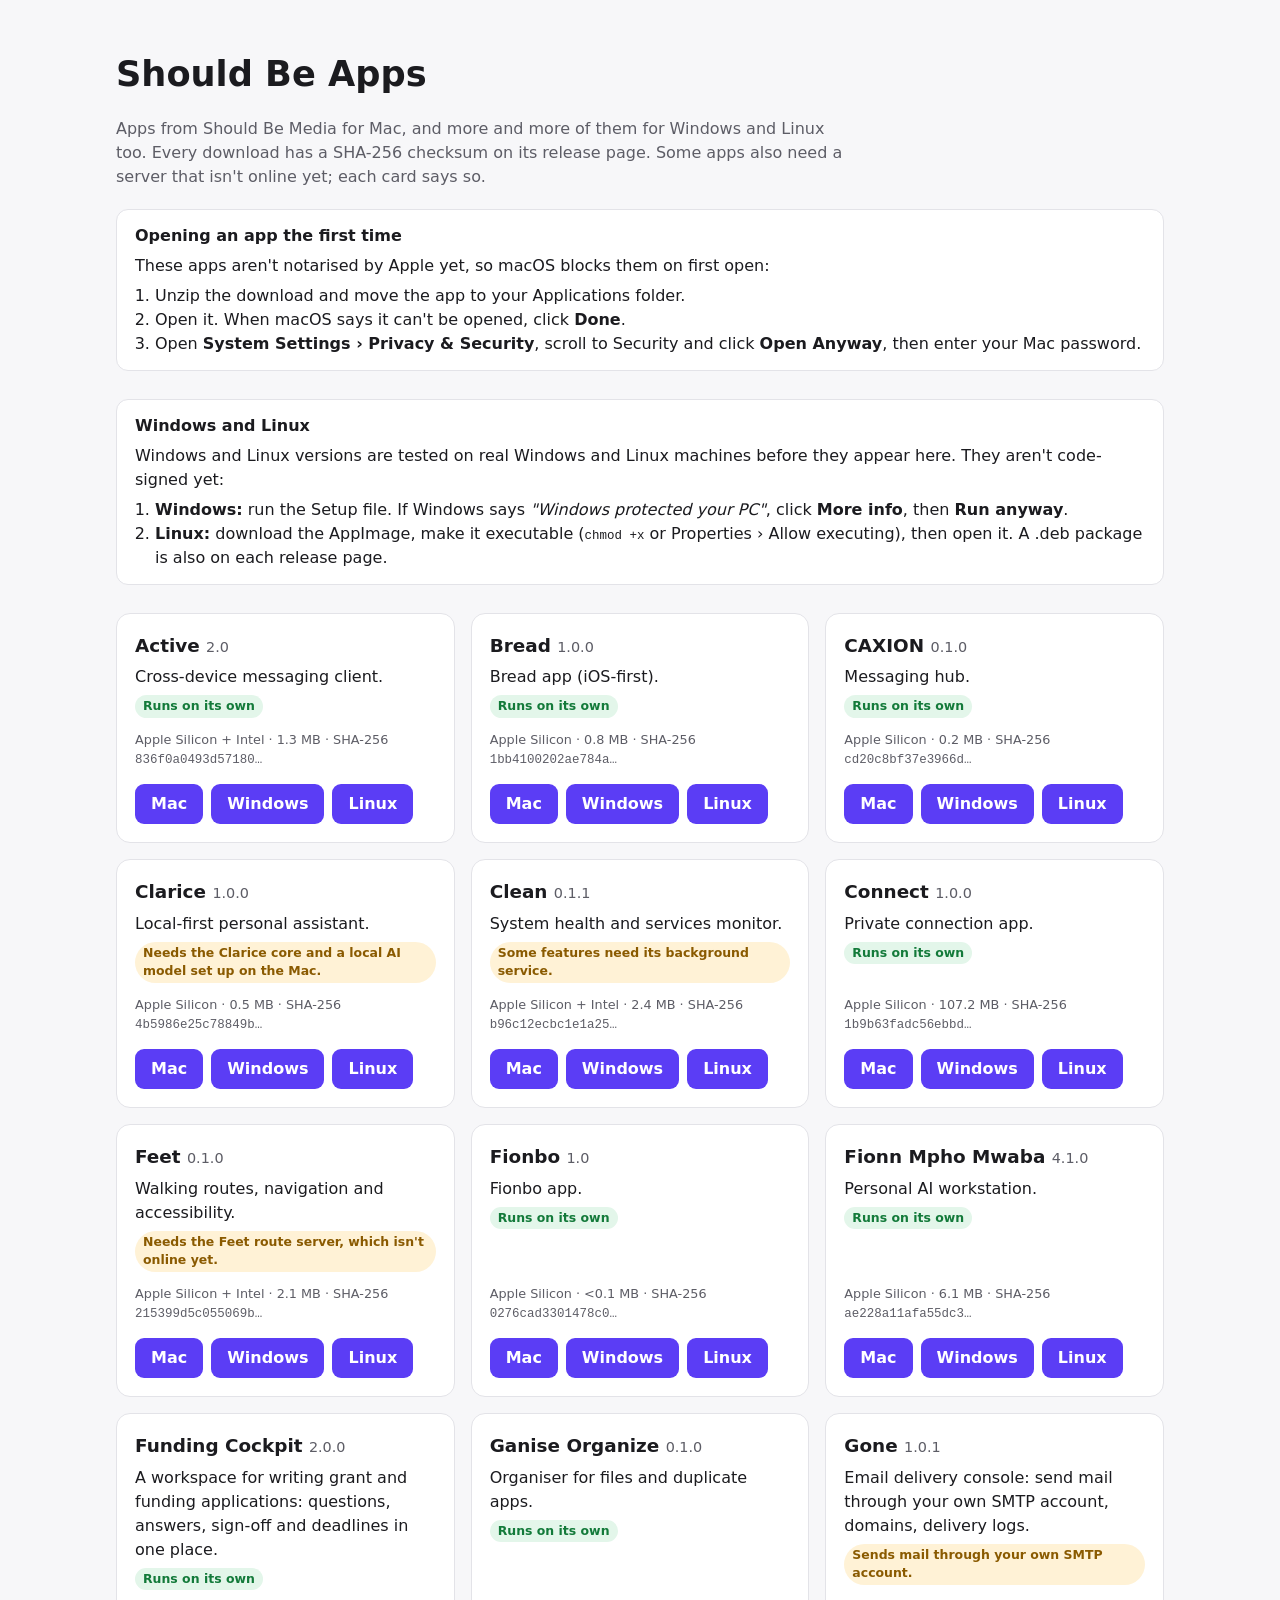
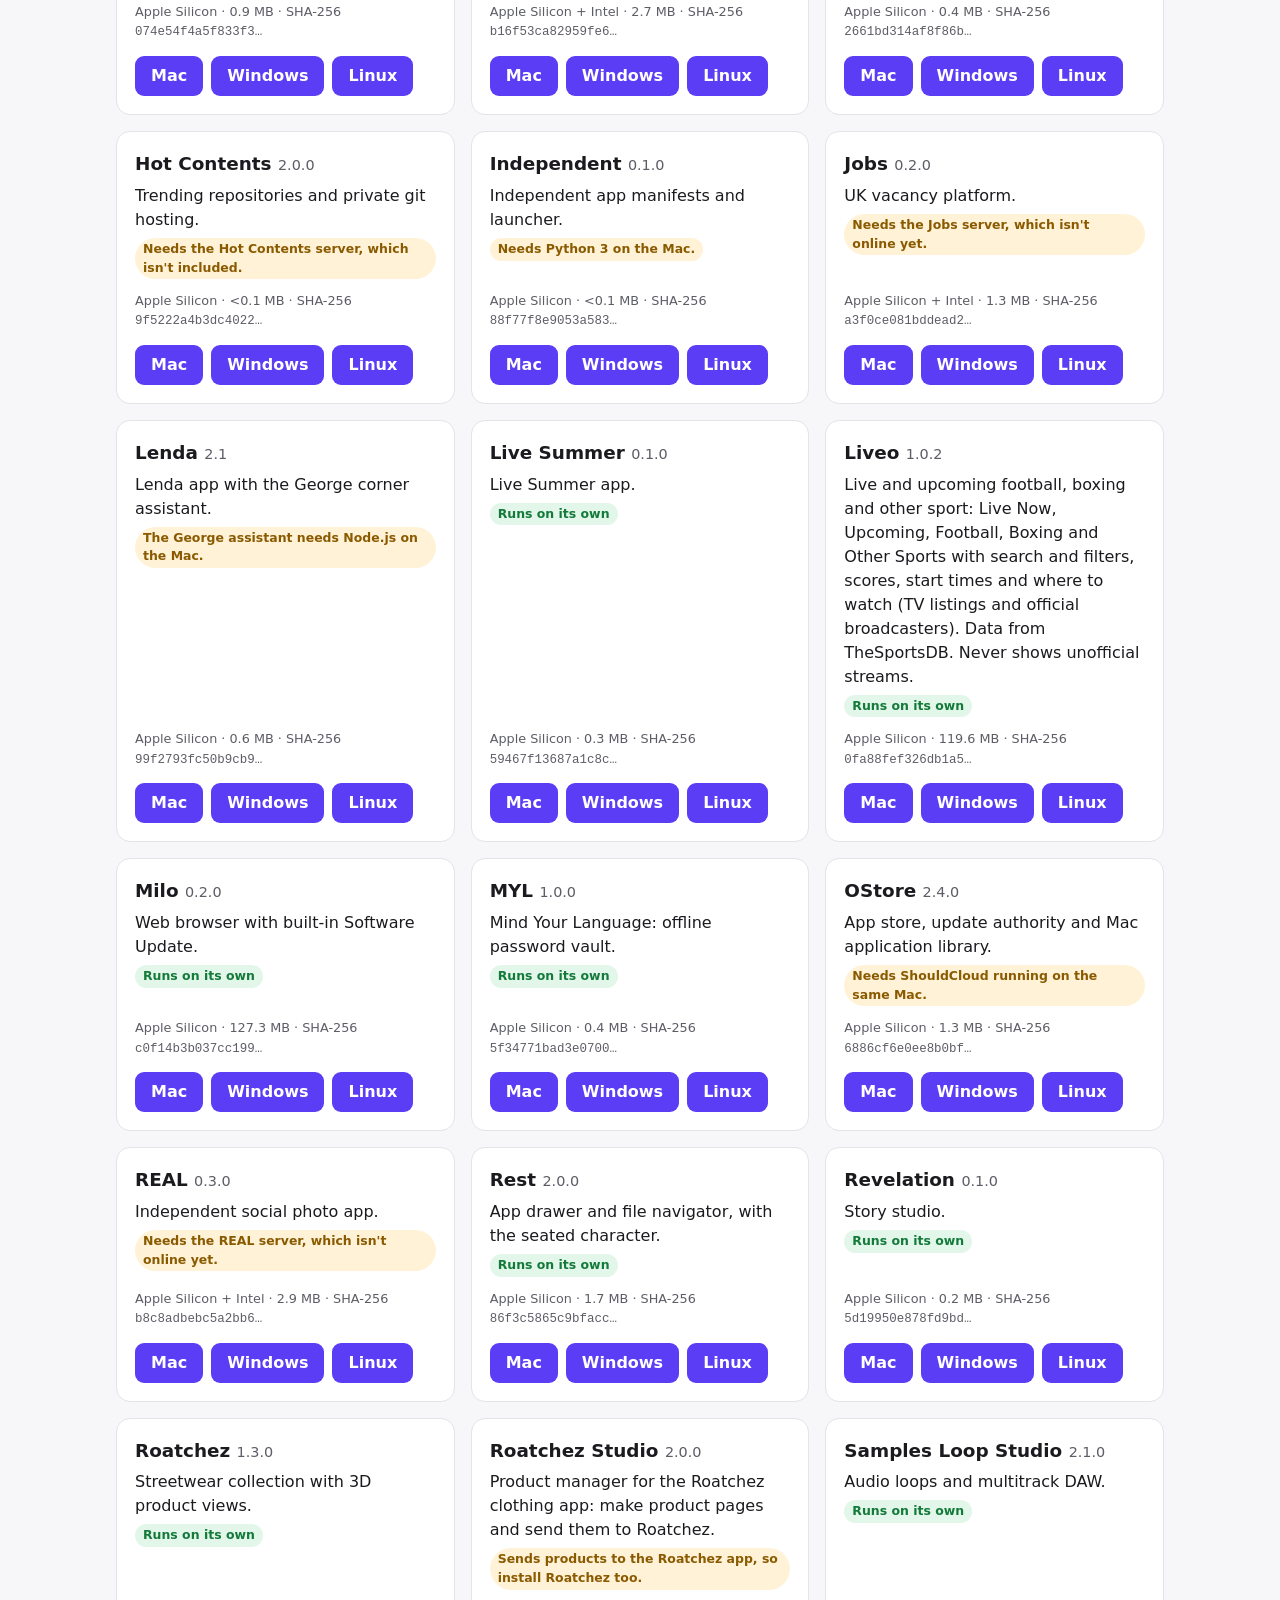
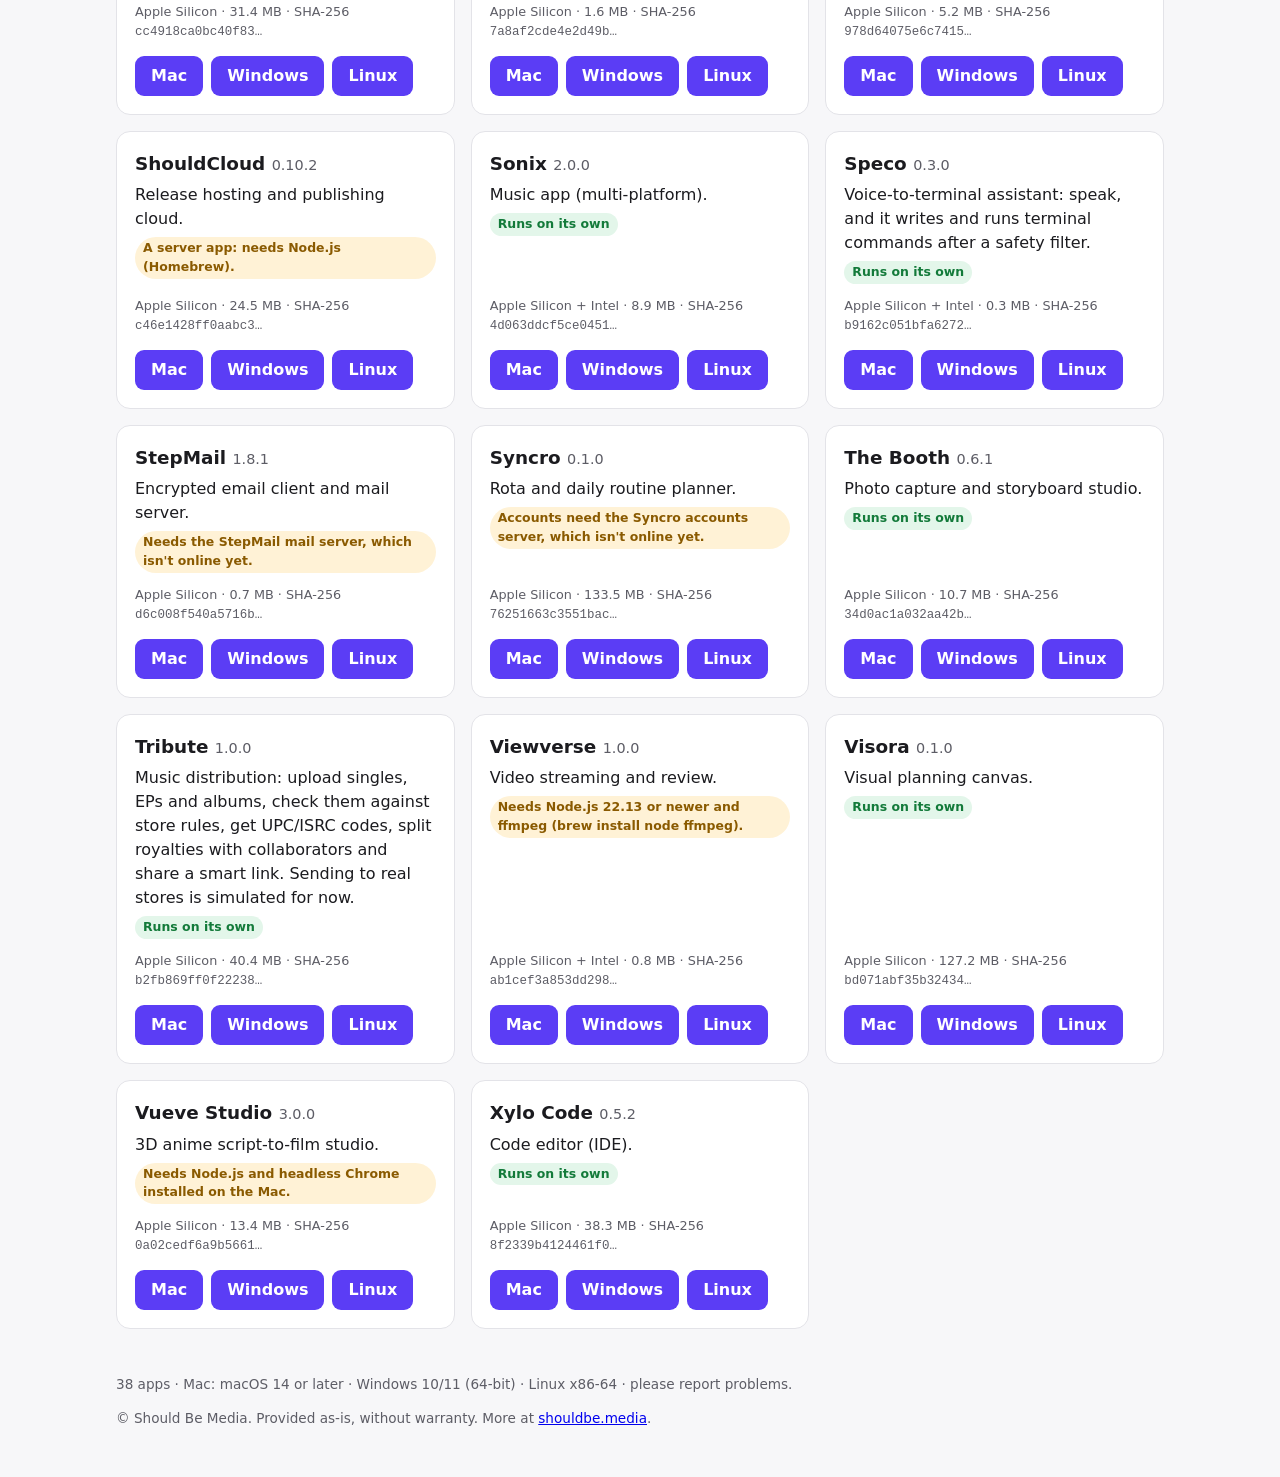
==== commit 1eb1465f: "Milo 0.2.0" ====
--- a/index.html
+++ b/index.html
@@ -184,11 +184,11 @@
   <div class="dls"><a class="dl" href="https://github.com/Mwabampho/shouldbe-apps/releases/download/liveo-v1.0.2/Liveo-1.0.2-macOS.zip">Mac</a><a class="dl" href="https://github.com/Mwabampho/shouldbe-apps/releases/download/liveo-v1.0.2/Liveo-1.0.2-Windows-x64-Setup.exe" title="Liveo-1.0.2-Windows-x64-Setup.exe · 114.8 MB">Windows</a><a class="dl" href="https://github.com/Mwabampho/shouldbe-apps/releases/download/liveo-v1.0.2/Liveo-1.0.2-Linux-x86_64.AppImage" title="Liveo-1.0.2-Linux-x86_64.AppImage · 126.3 MB">Linux</a></div>
 </article>
 <article class="app" id="milo">
-  <h2>Milo <span class="ver">0.1.0</span></h2>
-  <p>Web browser.</p>
-  <span class="tag ok">Runs on its own</span>
-  <p class="meta">Apple Silicon · 127 MB · <span title="SHA-256">SHA-256 <code>7e7bf1f9ea5a3337…</code></span></p>
-  <div class="dls"><a class="dl" href="https://github.com/Mwabampho/shouldbe-apps/releases/download/milo-v0.1.0/Milo-0.1.0-macOS.zip">Mac</a><a class="dl" href="https://github.com/Mwabampho/shouldbe-apps/releases/download/milo-v0.1.0/Milo-0.1.0-Windows-x64-Setup.exe" title="Milo-0.1.0-Windows-x64-Setup.exe · 113.5 MB">Windows</a><a class="dl" href="https://github.com/Mwabampho/shouldbe-apps/releases/download/milo-v0.1.0/Milo-0.1.0-Linux-x86_64.AppImage" title="Milo-0.1.0-Linux-x86_64.AppImage · 125.2 MB">Linux</a></div>
+  <h2>Milo <span class="ver">0.2.0</span></h2>
+  <p>Web browser with built-in Software Update.</p>
+  <span class="tag ok">Runs on its own</span>
+  <p class="meta">Apple Silicon · 127.3 MB · <span title="SHA-256">SHA-256 <code>c0f14b3b037cc199…</code></span></p>
+  <div class="dls"><a class="dl" href="https://github.com/Mwabampho/shouldbe-apps/releases/download/milo-v0.2.0/Milo-0.2.0-macOS.zip">Mac</a><a class="dl" href="https://github.com/Mwabampho/shouldbe-apps/releases/download/milo-v0.1.0/Milo-0.1.0-Windows-x64-Setup.exe" title="Milo-0.1.0-Windows-x64-Setup.exe · 113.5 MB">Windows</a><a class="dl" href="https://github.com/Mwabampho/shouldbe-apps/releases/download/milo-v0.1.0/Milo-0.1.0-Linux-x86_64.AppImage" title="Milo-0.1.0-Linux-x86_64.AppImage · 125.2 MB">Linux</a></div>
 </article>
 <article class="app" id="myl">
   <h2>MYL <span class="ver">1.0.0</span></h2>
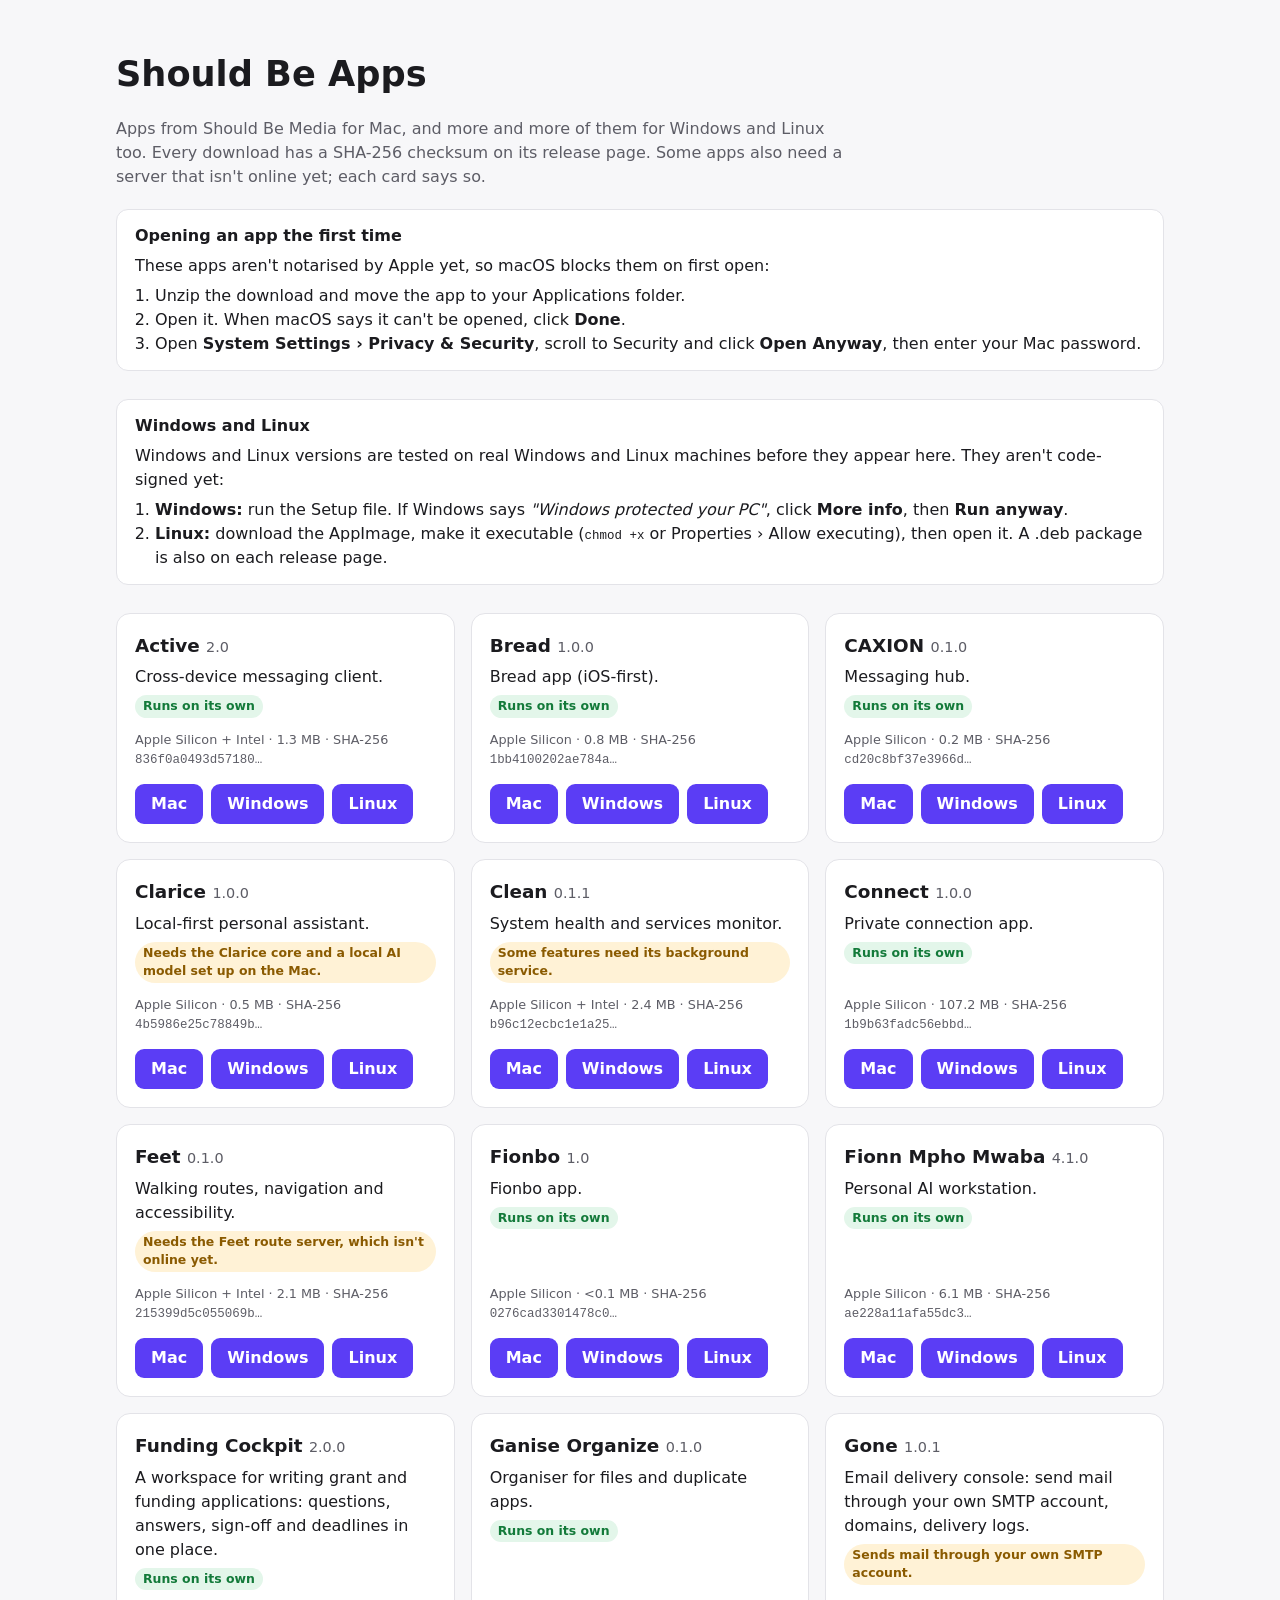
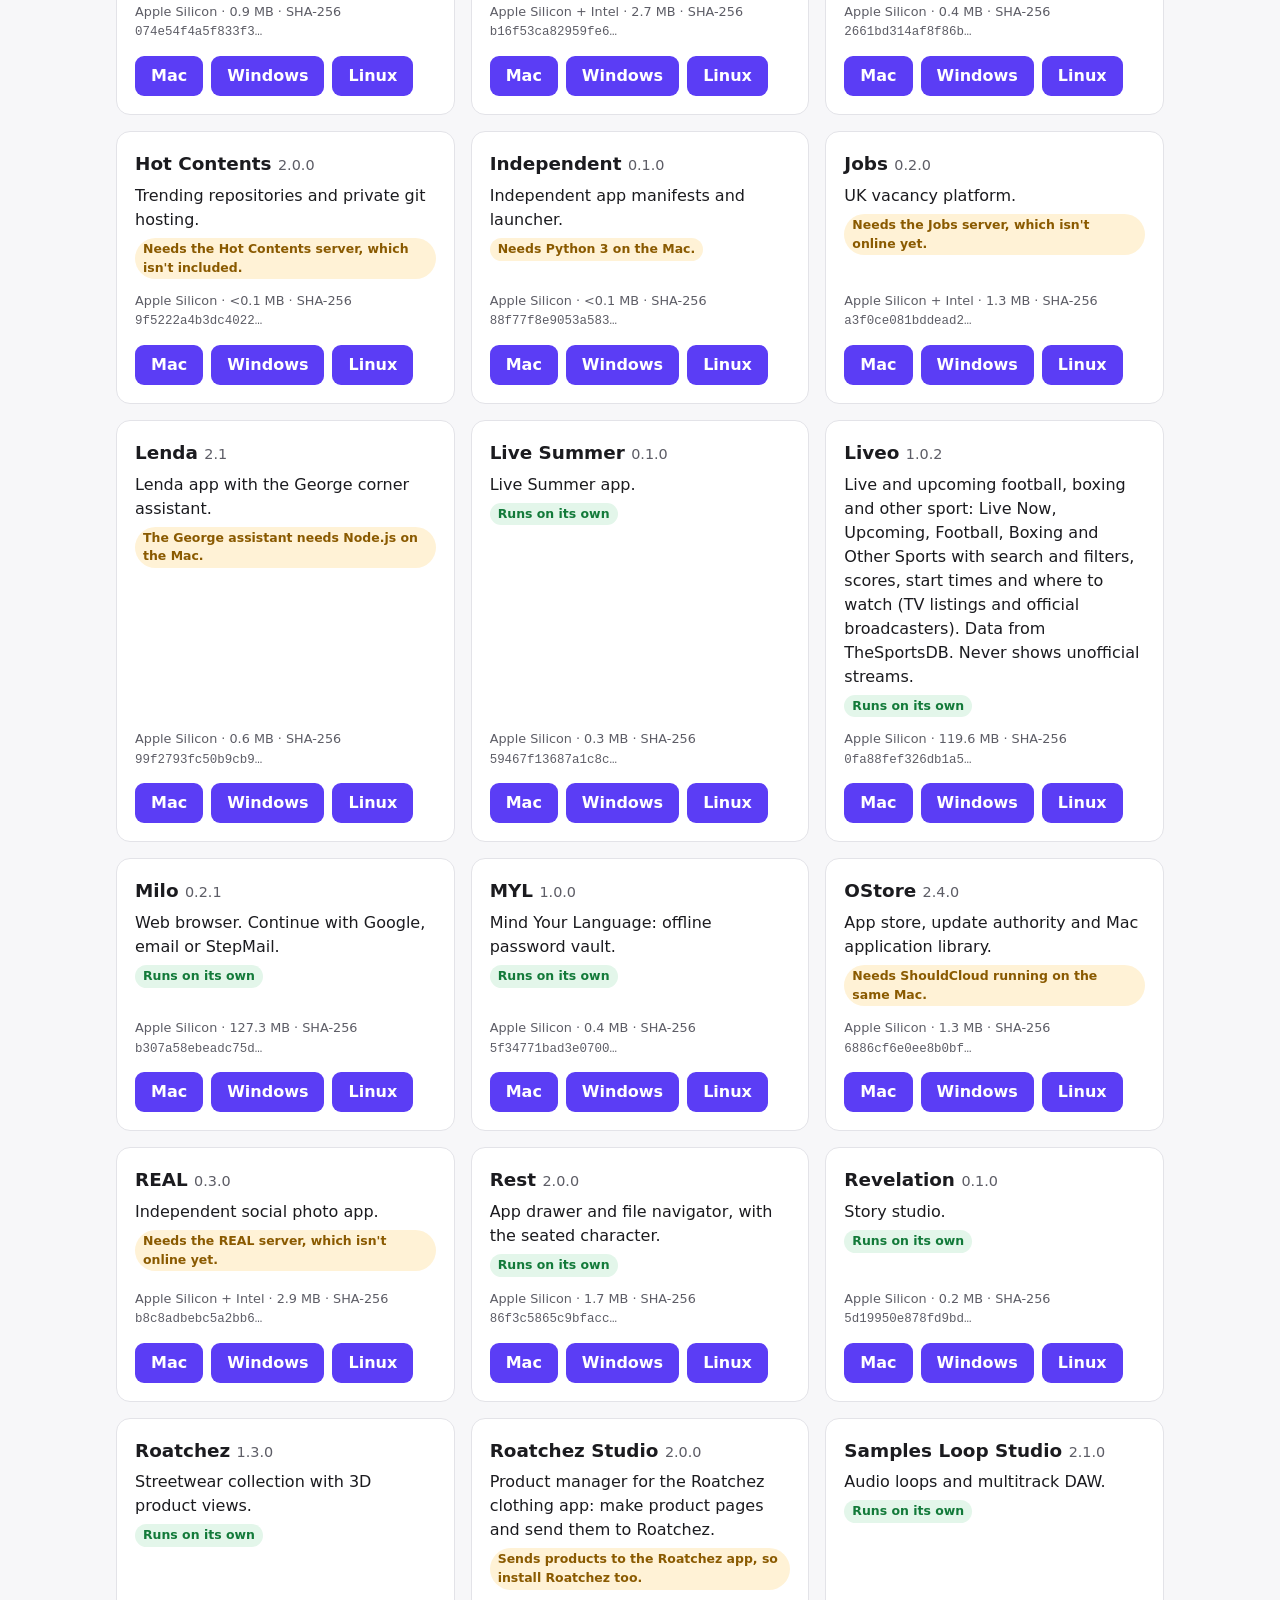
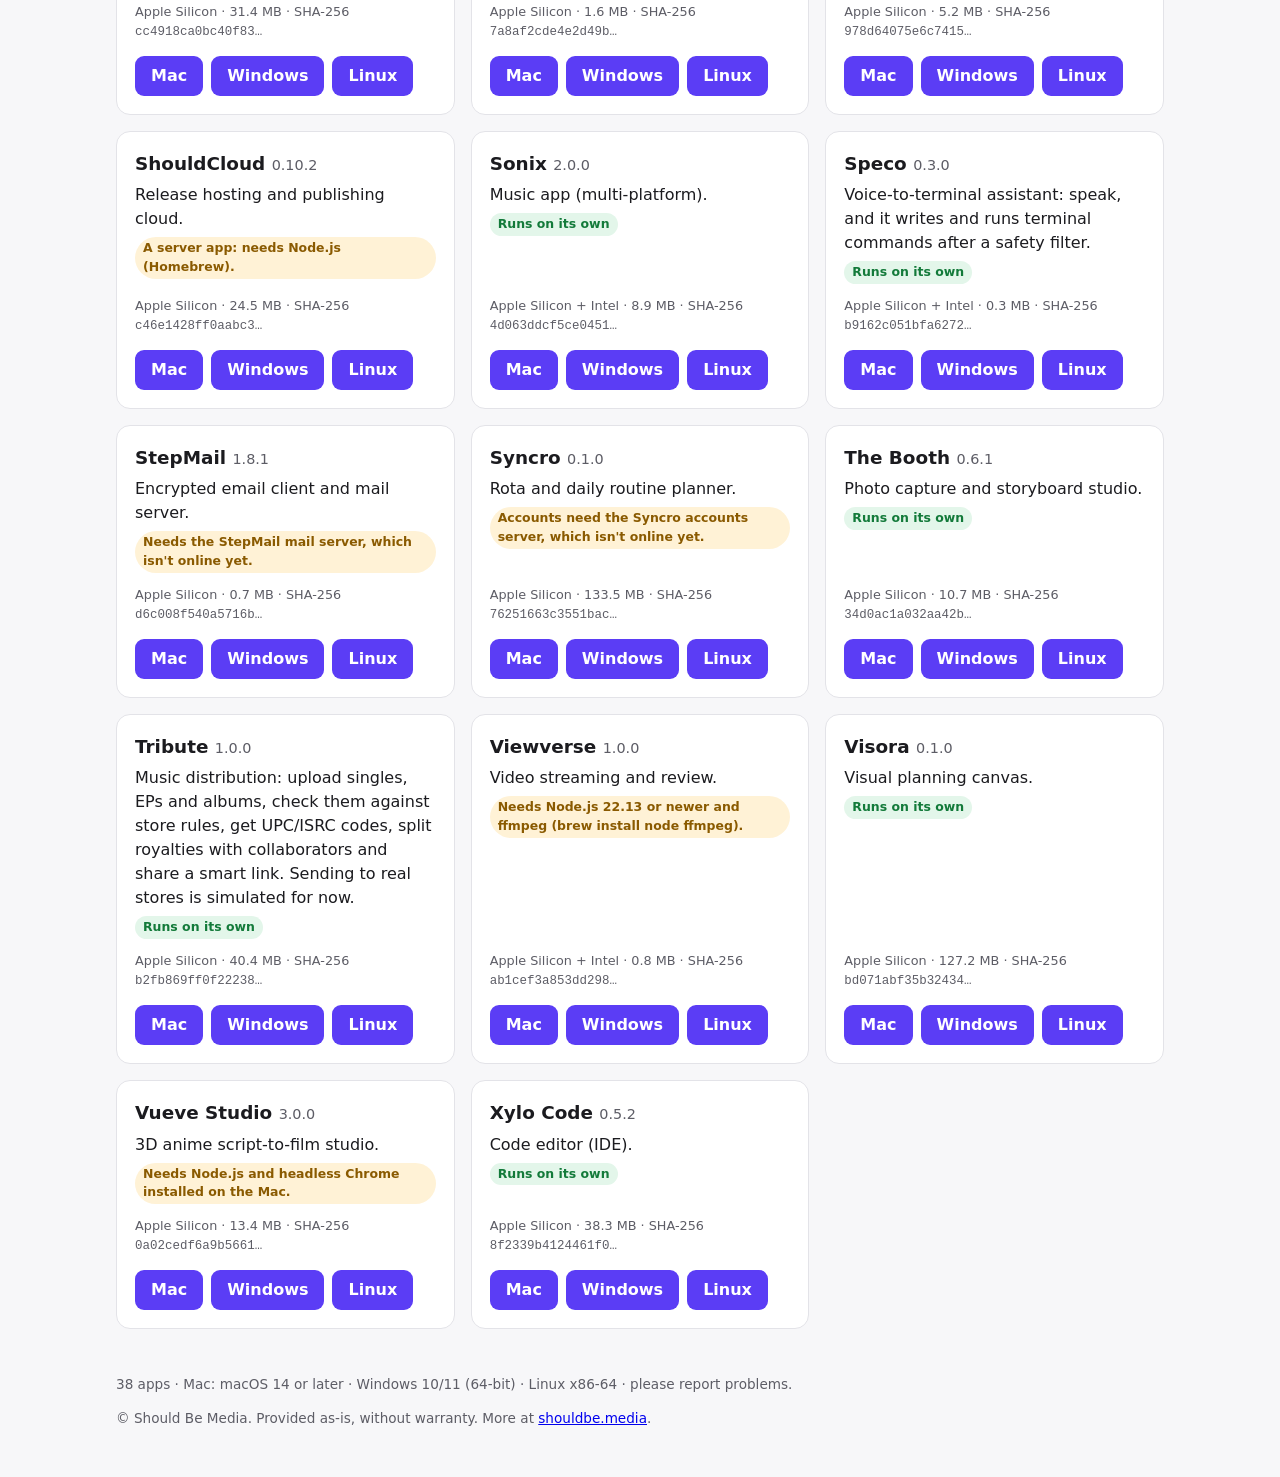
==== commit 3b5d4ee4: "Milo 0.2.1 Co-Authored-By: Claude Opus 5.5 <noreply@anthropic.com>" ====
--- a/index.html
+++ b/index.html
@@ -184,11 +184,11 @@
   <div class="dls"><a class="dl" href="https://github.com/Mwabampho/shouldbe-apps/releases/download/liveo-v1.0.2/Liveo-1.0.2-macOS.zip">Mac</a><a class="dl" href="https://github.com/Mwabampho/shouldbe-apps/releases/download/liveo-v1.0.2/Liveo-1.0.2-Windows-x64-Setup.exe" title="Liveo-1.0.2-Windows-x64-Setup.exe · 114.8 MB">Windows</a><a class="dl" href="https://github.com/Mwabampho/shouldbe-apps/releases/download/liveo-v1.0.2/Liveo-1.0.2-Linux-x86_64.AppImage" title="Liveo-1.0.2-Linux-x86_64.AppImage · 126.3 MB">Linux</a></div>
 </article>
 <article class="app" id="milo">
-  <h2>Milo <span class="ver">0.2.0</span></h2>
-  <p>Web browser with built-in Software Update.</p>
-  <span class="tag ok">Runs on its own</span>
-  <p class="meta">Apple Silicon · 127.3 MB · <span title="SHA-256">SHA-256 <code>c0f14b3b037cc199…</code></span></p>
-  <div class="dls"><a class="dl" href="https://github.com/Mwabampho/shouldbe-apps/releases/download/milo-v0.2.0/Milo-0.2.0-macOS.zip">Mac</a><a class="dl" href="https://github.com/Mwabampho/shouldbe-apps/releases/download/milo-v0.1.0/Milo-0.1.0-Windows-x64-Setup.exe" title="Milo-0.1.0-Windows-x64-Setup.exe · 113.5 MB">Windows</a><a class="dl" href="https://github.com/Mwabampho/shouldbe-apps/releases/download/milo-v0.1.0/Milo-0.1.0-Linux-x86_64.AppImage" title="Milo-0.1.0-Linux-x86_64.AppImage · 125.2 MB">Linux</a></div>
+  <h2>Milo <span class="ver">0.2.1</span></h2>
+  <p>Web browser. Continue with Google, email or StepMail.</p>
+  <span class="tag ok">Runs on its own</span>
+  <p class="meta">Apple Silicon · 127.3 MB · <span title="SHA-256">SHA-256 <code>b307a58ebeadc75d…</code></span></p>
+  <div class="dls"><a class="dl" href="https://github.com/Mwabampho/shouldbe-apps/releases/download/milo-v0.2.1/Milo-0.2.1-macOS.zip">Mac</a><a class="dl" href="https://github.com/Mwabampho/shouldbe-apps/releases/download/milo-v0.1.0/Milo-0.1.0-Windows-x64-Setup.exe" title="Milo-0.1.0-Windows-x64-Setup.exe · 113.5 MB">Windows</a><a class="dl" href="https://github.com/Mwabampho/shouldbe-apps/releases/download/milo-v0.1.0/Milo-0.1.0-Linux-x86_64.AppImage" title="Milo-0.1.0-Linux-x86_64.AppImage · 125.2 MB">Linux</a></div>
 </article>
 <article class="app" id="myl">
   <h2>MYL <span class="ver">1.0.0</span></h2>
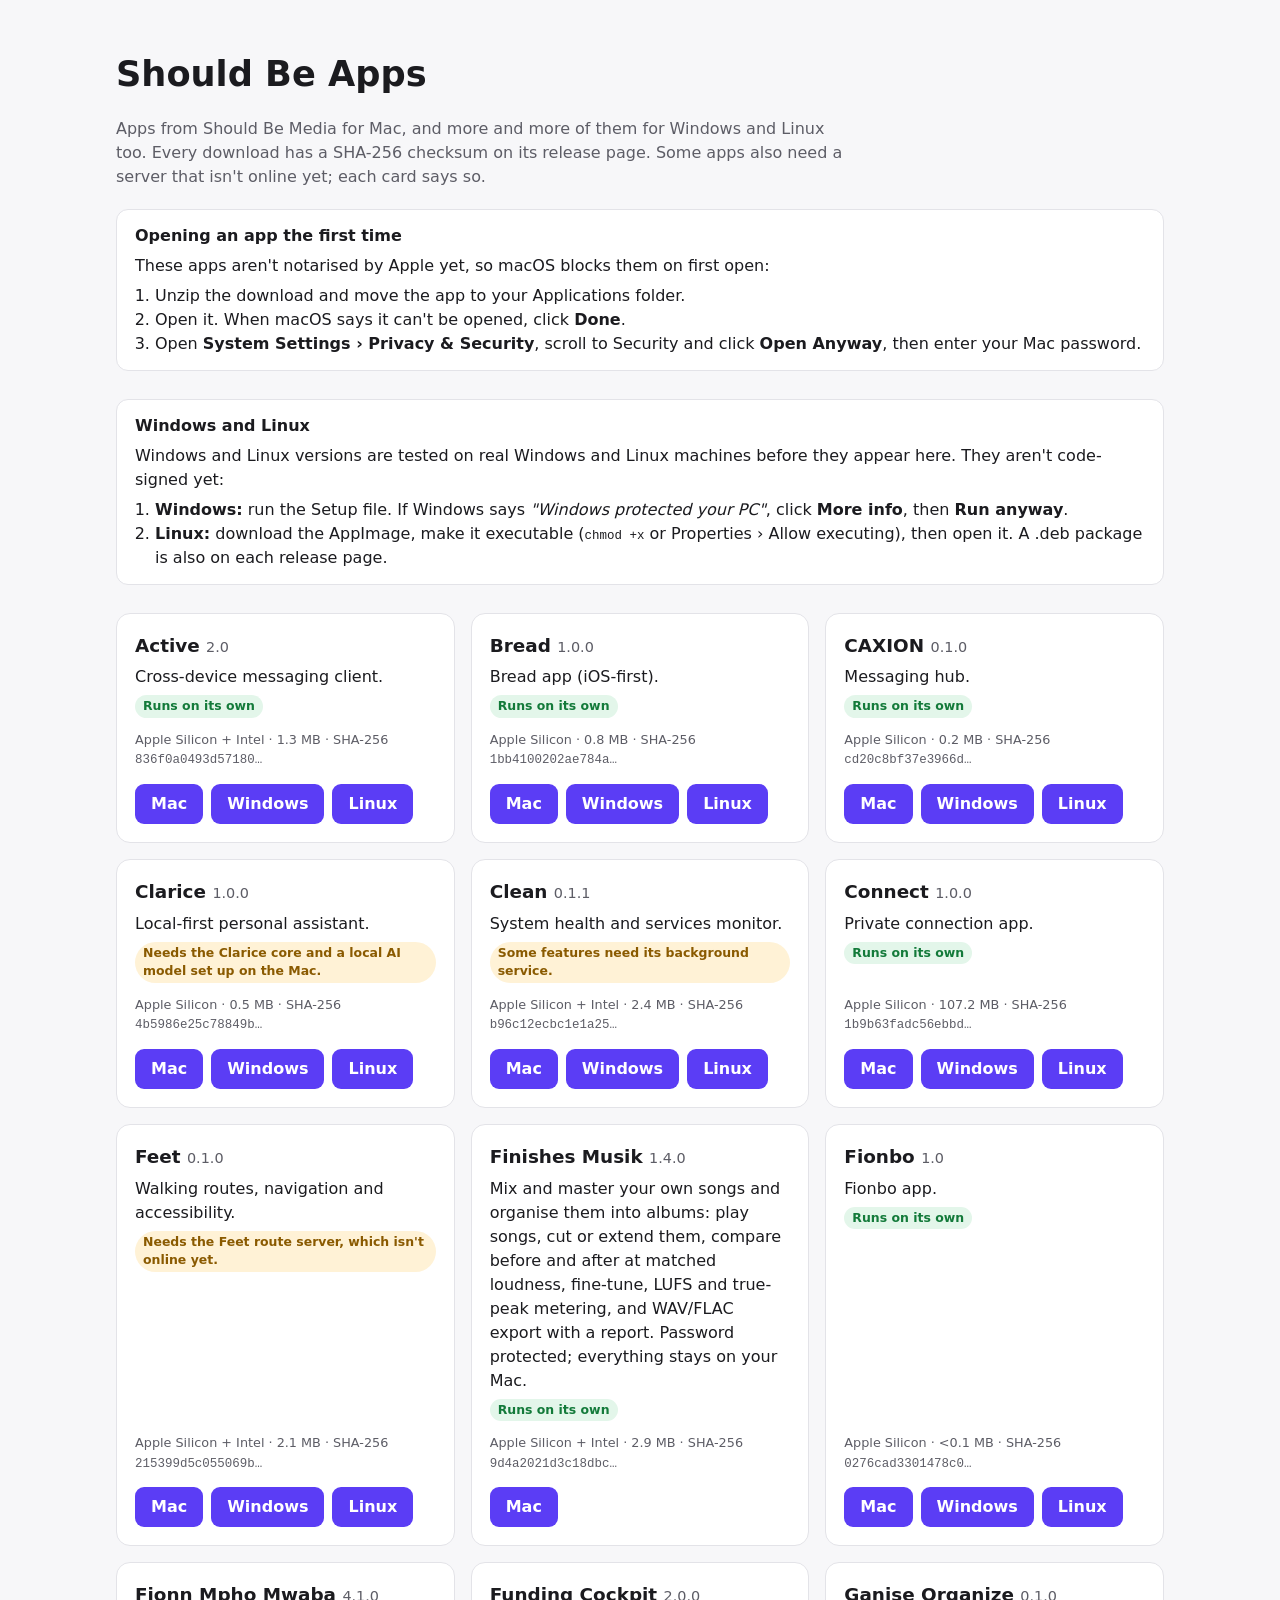
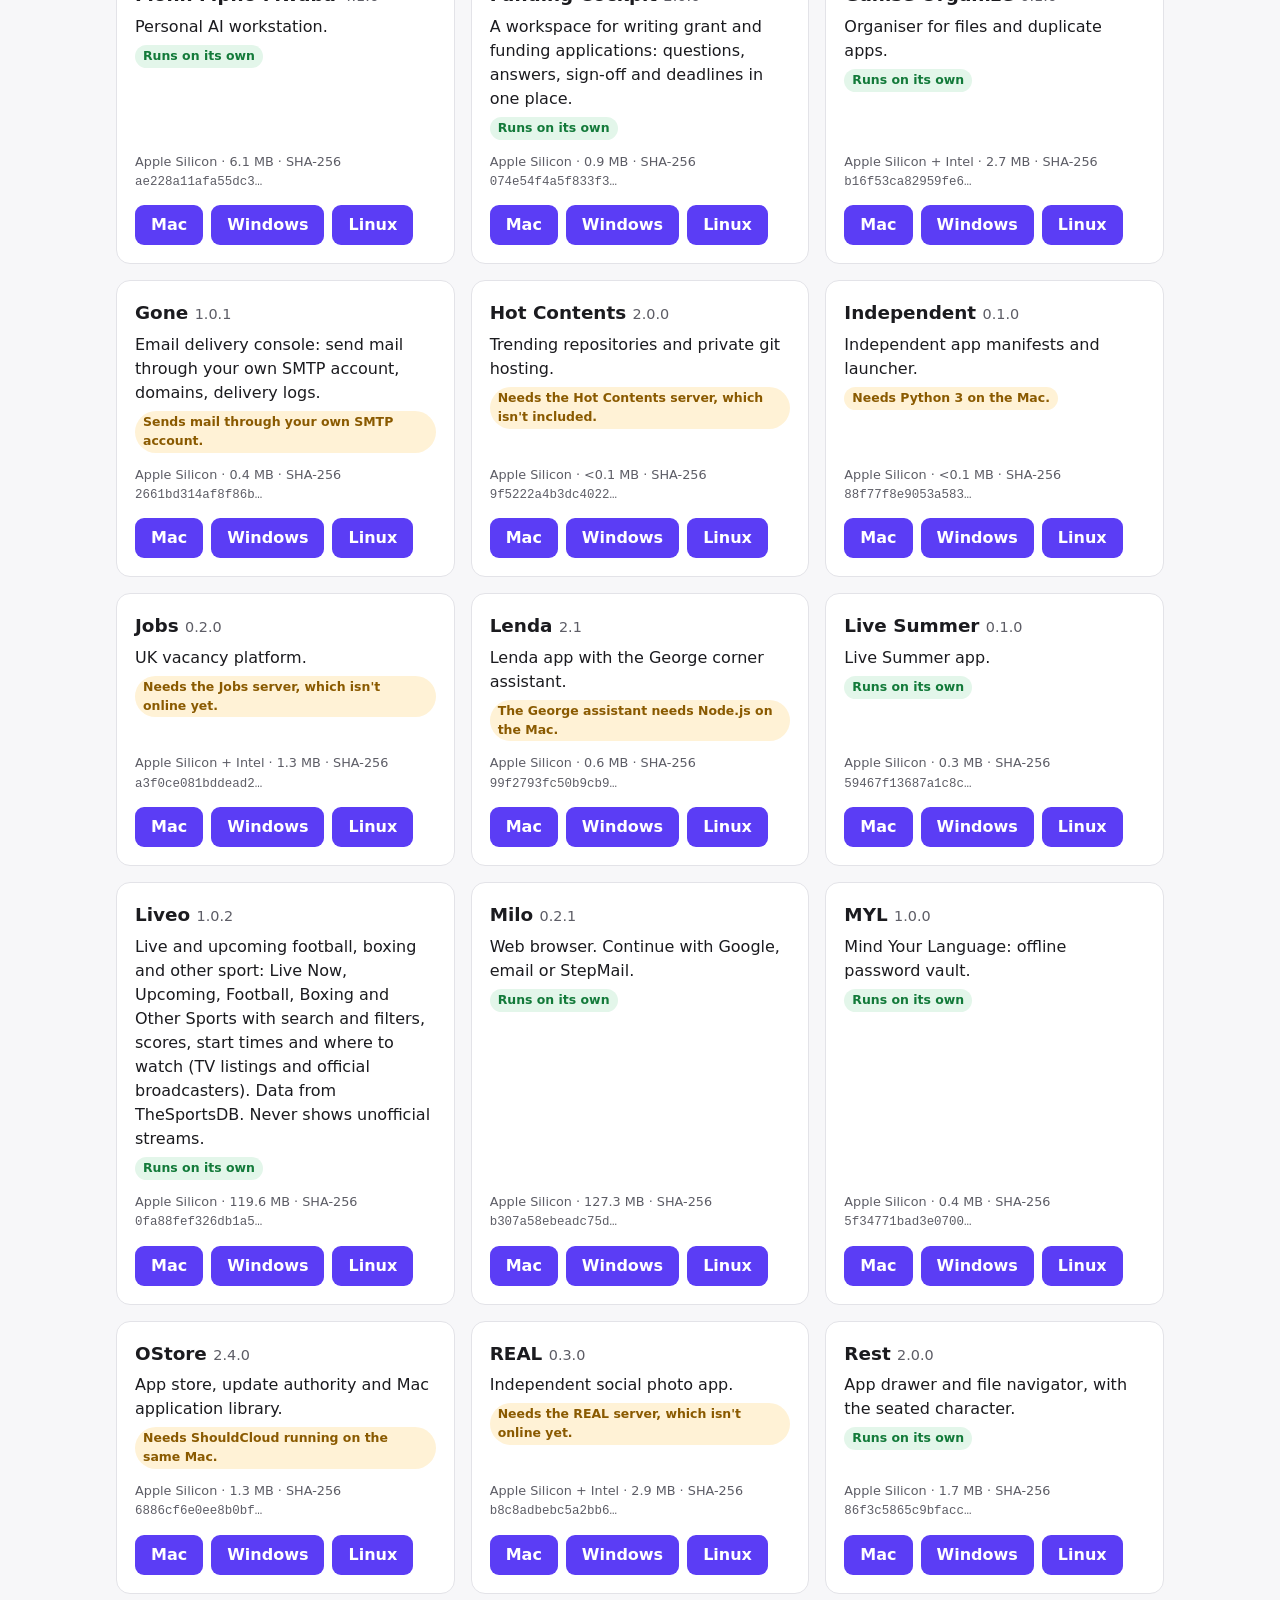
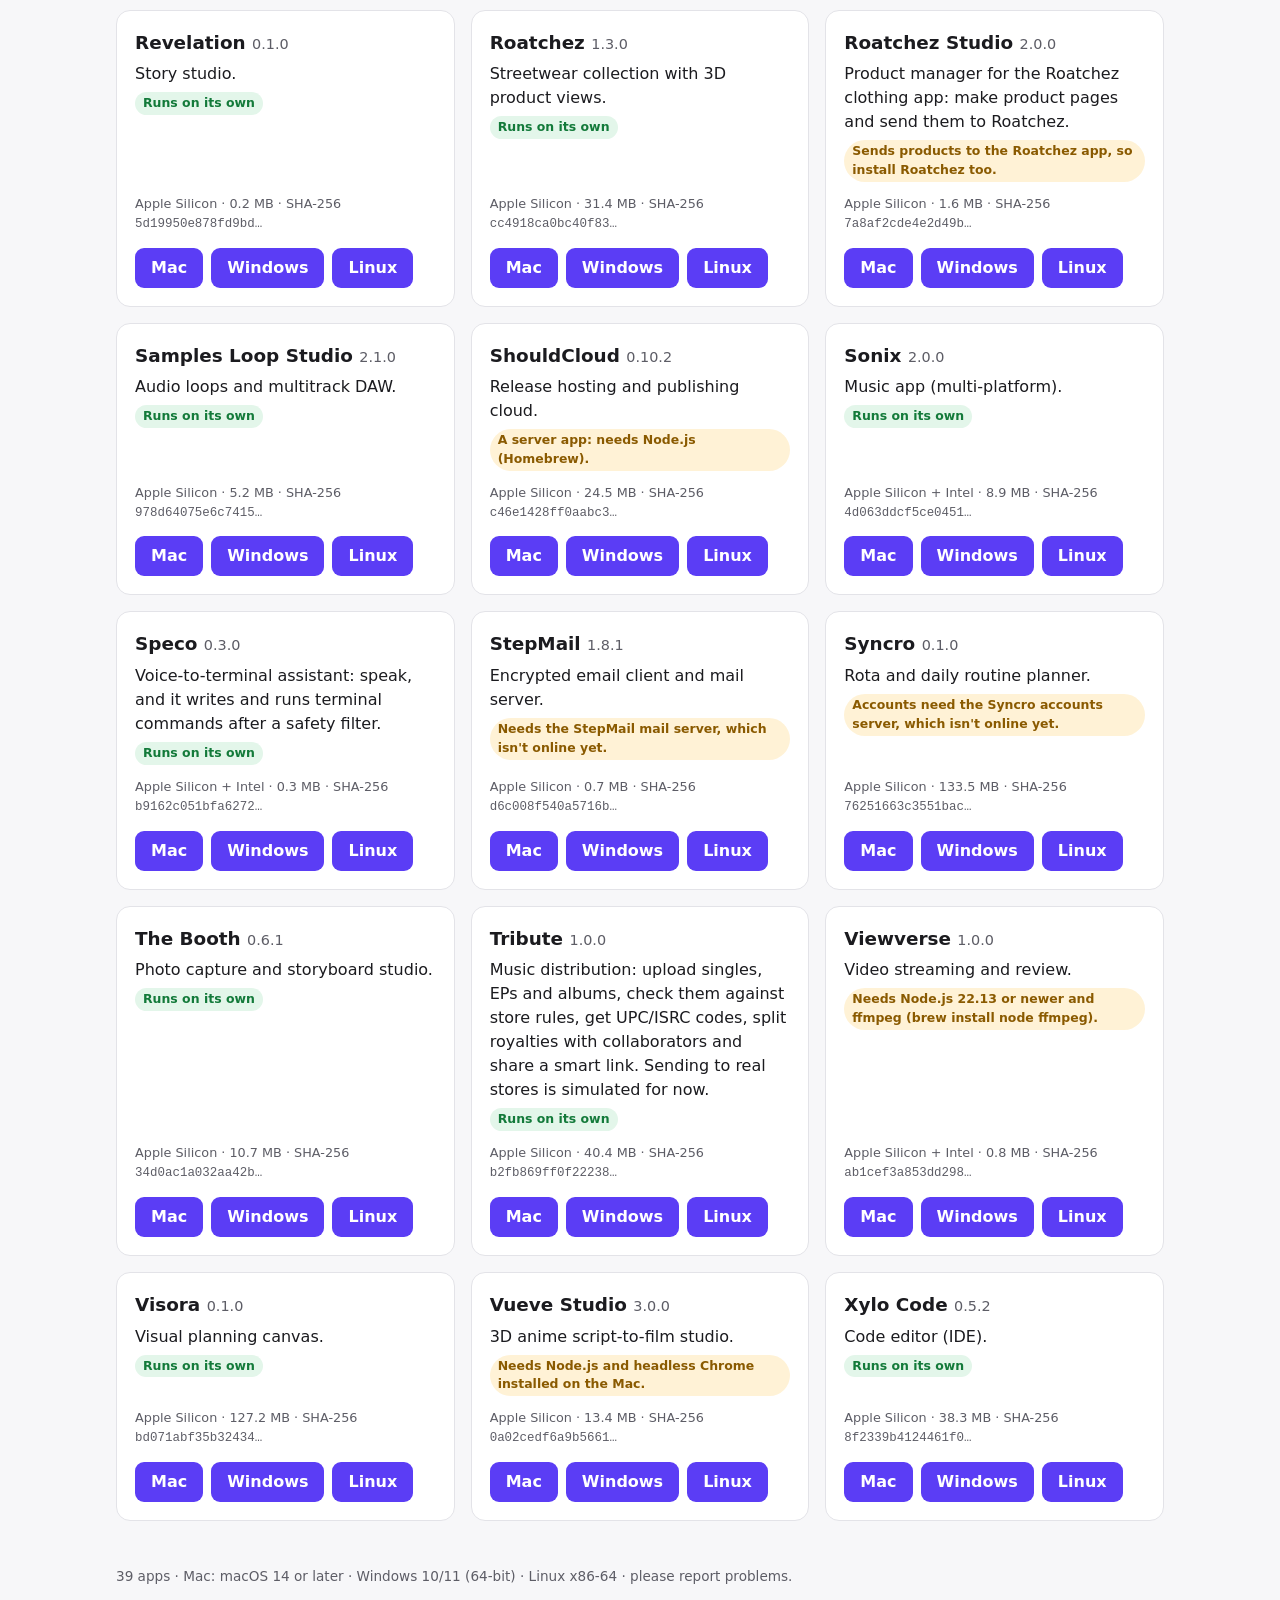
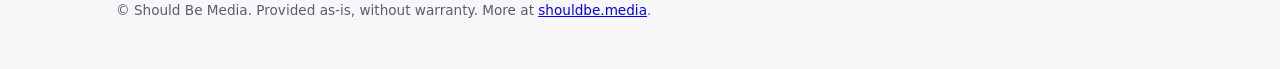
==== commit 44da4f7f: "Finishes Musik 1.4.0" ====
--- a/index.html
+++ b/index.html
@@ -106,6 +106,13 @@
   <p class="meta">Apple Silicon + Intel · 2.1 MB · <span title="SHA-256">SHA-256 <code>215399d5c055069b…</code></span></p>
   <div class="dls"><a class="dl" href="https://github.com/Mwabampho/shouldbe-apps/releases/download/feet-v0.1.0/Feet-0.1.0-macOS.zip">Mac</a><a class="dl" href="https://github.com/Mwabampho/shouldbe-apps/releases/download/feet-v0.1.0/Feet-0.1.0-Windows-x64-Setup.exe" title="Feet-0.1.0-Windows-x64-Setup.exe · 114.5 MB">Windows</a><a class="dl" href="https://github.com/Mwabampho/shouldbe-apps/releases/download/feet-v0.1.0/Feet-0.1.0-Linux-x86_64.AppImage" title="Feet-0.1.0-Linux-x86_64.AppImage · 125.7 MB">Linux</a></div>
 </article>
+<article class="app" id="finishes-musik">
+  <h2>Finishes Musik <span class="ver">1.4.0</span></h2>
+  <p>Mix and master your own songs and organise them into albums: play songs, cut or extend them, compare before and after at matched loudness, fine-tune, LUFS and true-peak metering, and WAV/FLAC export with a report. Password protected; everything stays on your Mac.</p>
+  <span class="tag ok">Runs on its own</span>
+  <p class="meta">Apple Silicon + Intel · 2.9 MB · <span title="SHA-256">SHA-256 <code>9d4a2021d3c18dbc…</code></span></p>
+  <div class="dls"><a class="dl" href="https://github.com/Mwabampho/shouldbe-apps/releases/download/finishes-musik-v1.4.0/Finishes-Musik-1.4.0-macOS.zip">Mac</a></div>
+</article>
 <article class="app" id="fionbo">
   <h2>Fionbo <span class="ver">1.0</span></h2>
   <p>Fionbo app.</p>
@@ -326,7 +333,7 @@
 </div>
 </main>
 <footer>
-  <p>38 apps · Mac: macOS 14 or later · Windows 10/11 (64-bit) · Linux x86-64 · please report problems.</p>
+  <p>39 apps · Mac: macOS 14 or later · Windows 10/11 (64-bit) · Linux x86-64 · please report problems.</p>
   <p>© Should Be Media. Provided as-is, without warranty. More at <a href="https://shouldbe.media/">shouldbe.media</a>.</p>
 </footer>
 </body>
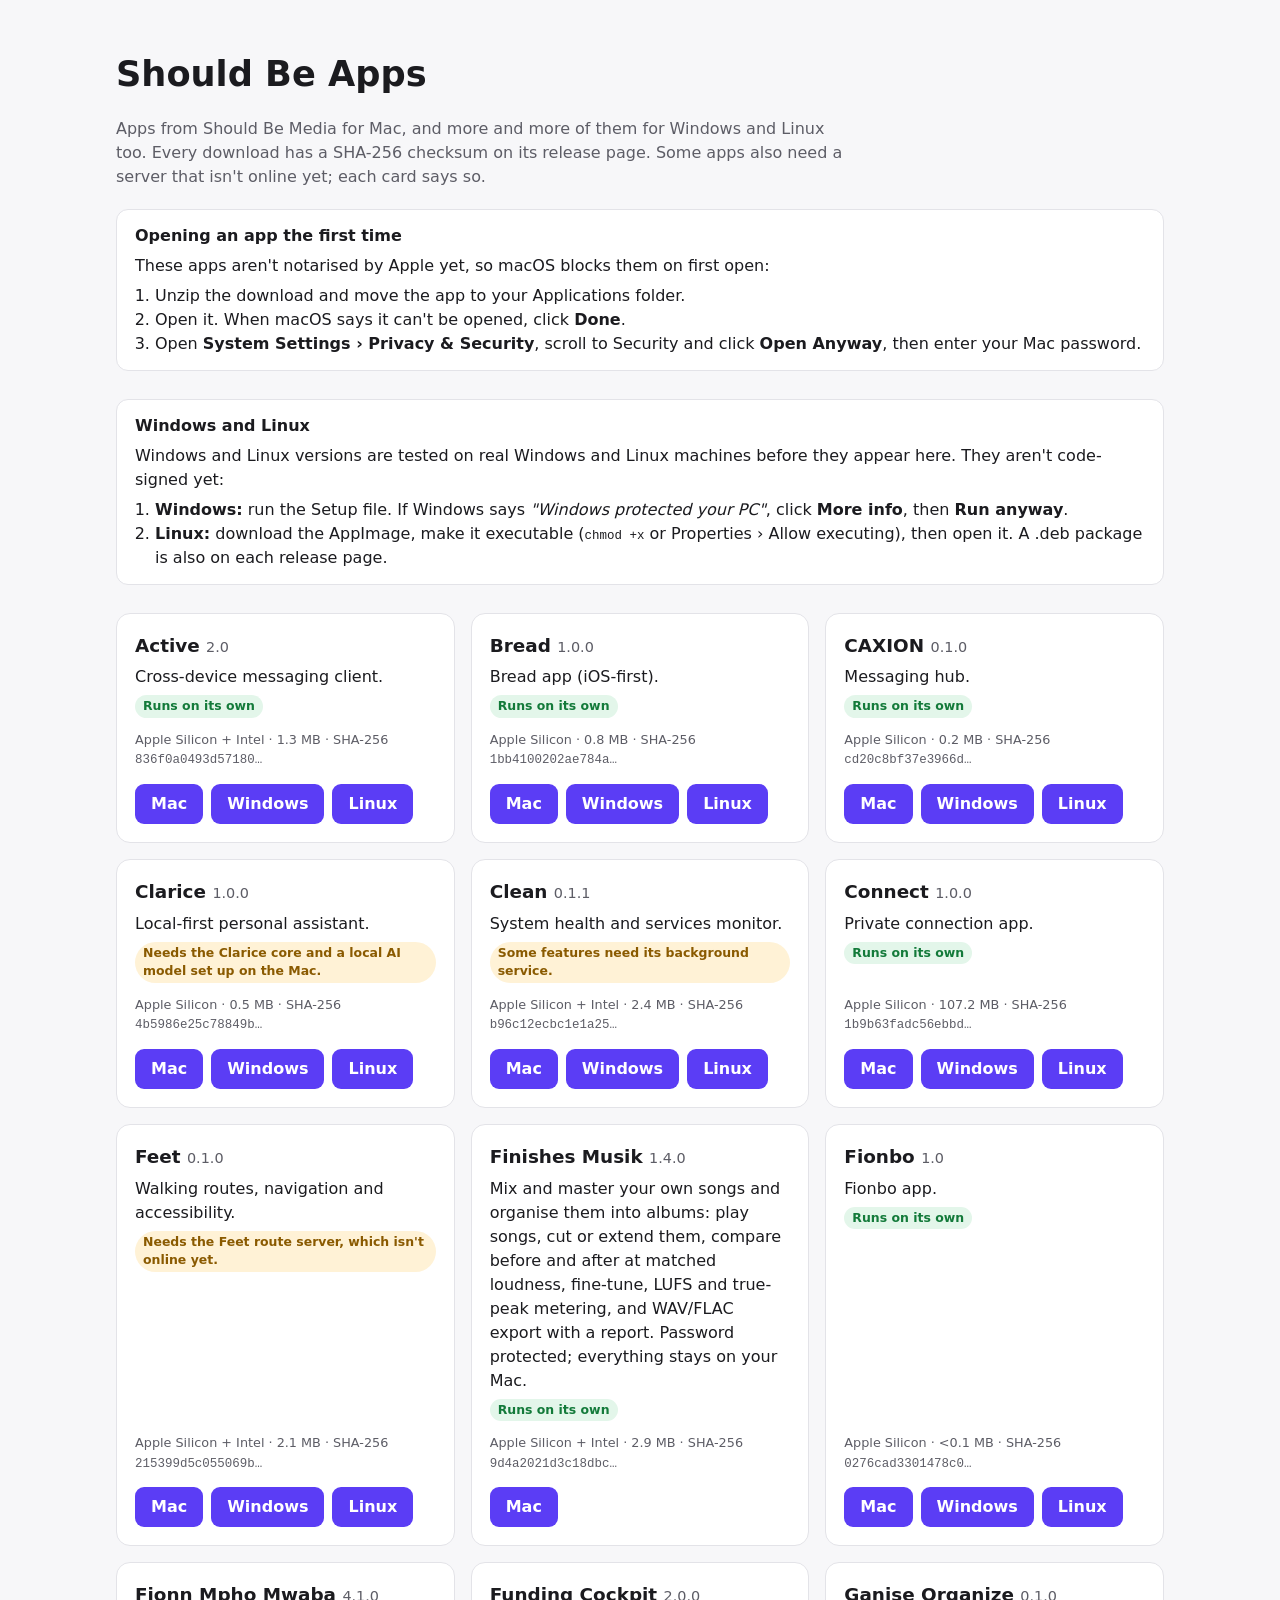
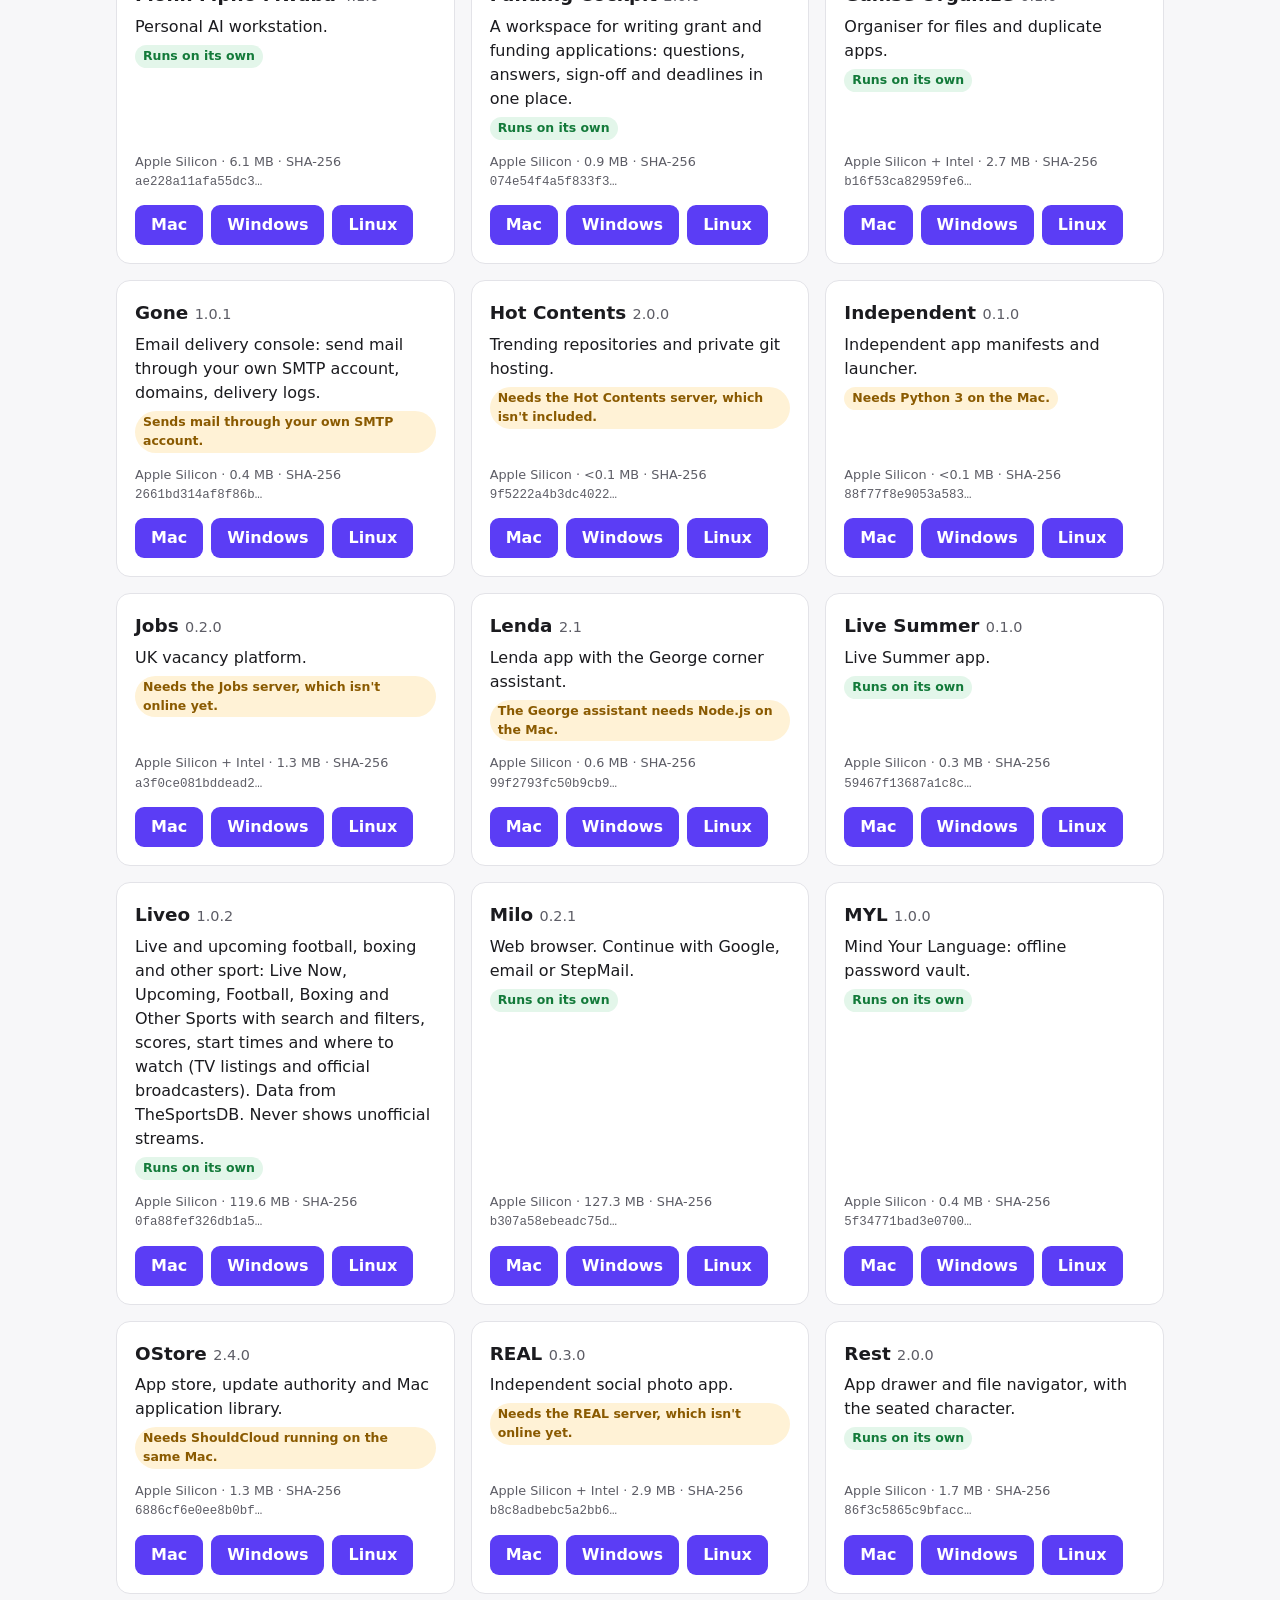
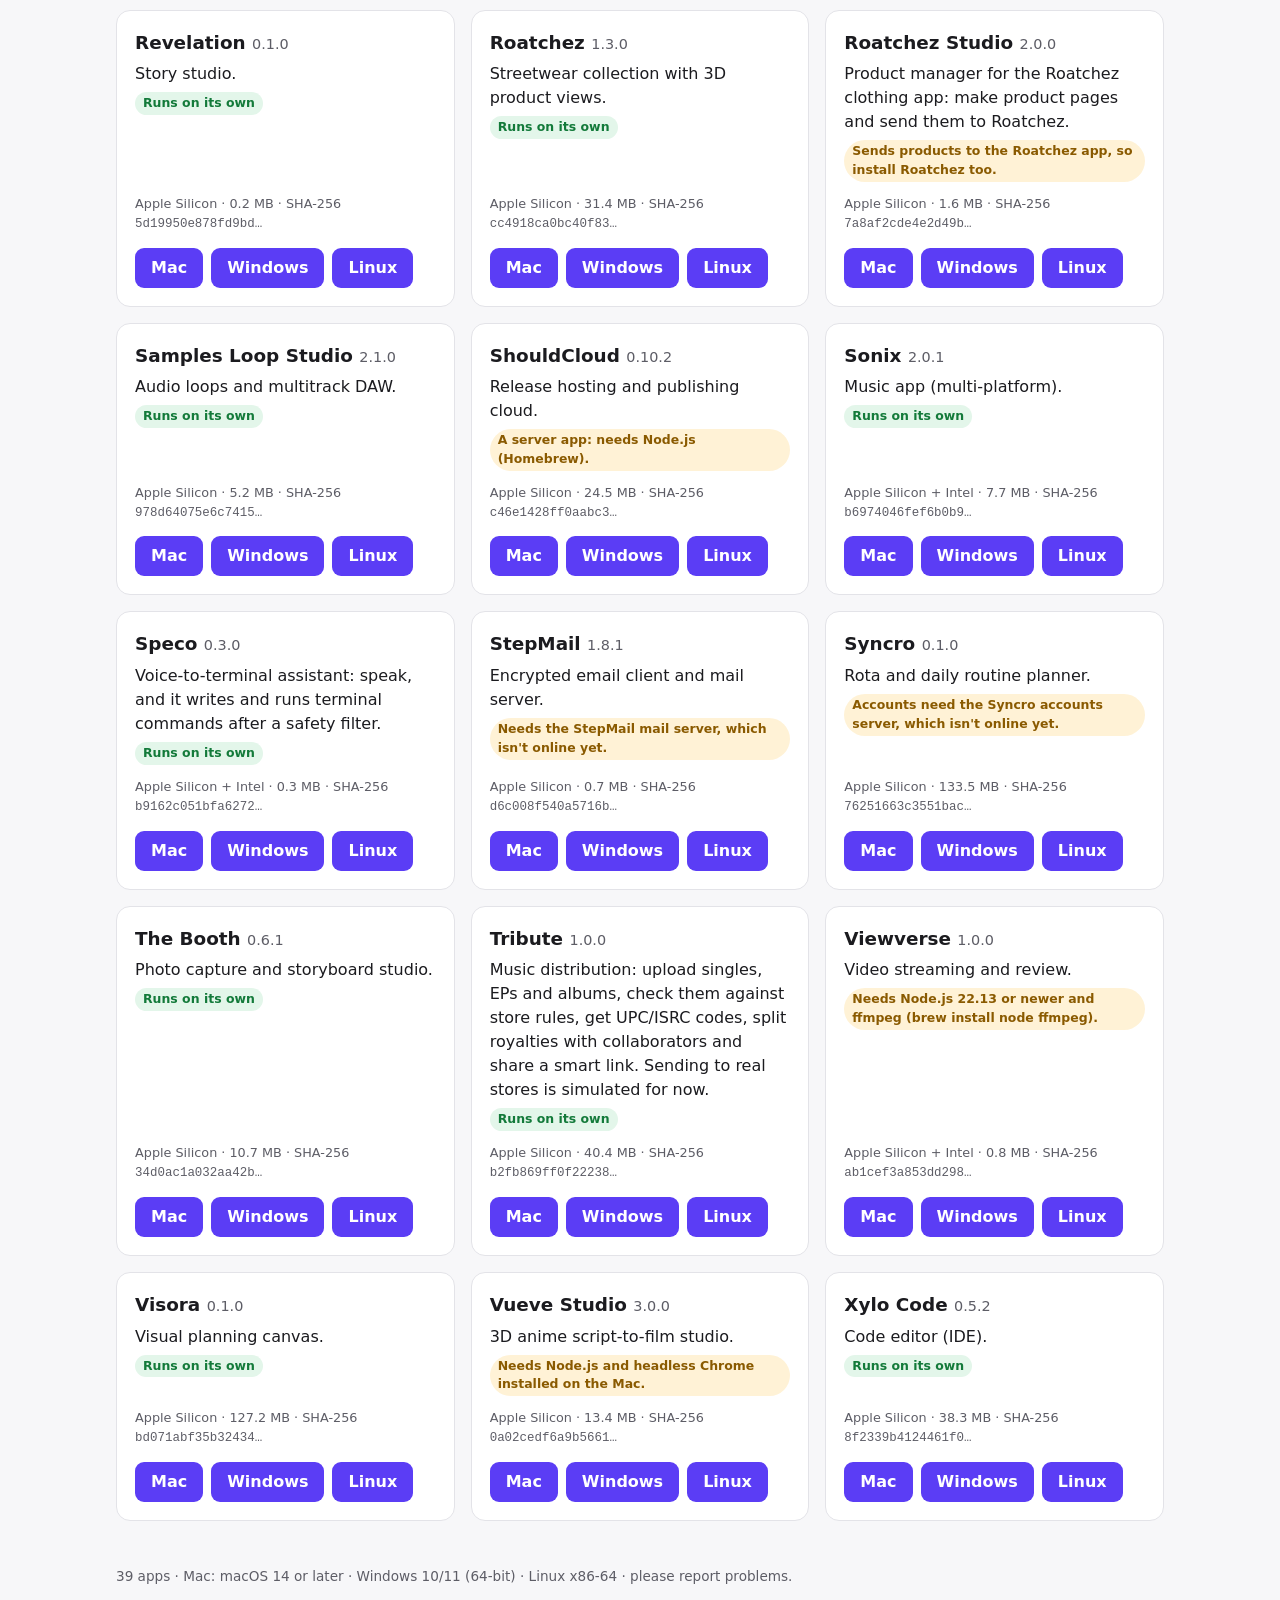
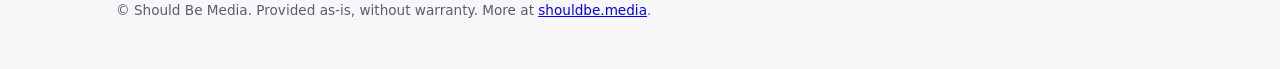
==== commit 861de1b8: "Sonix 2.0.1: new logo Co-Authored-By: Claude Opus 5.5 <noreply@anthropic.com>" ====
--- a/index.html
+++ b/index.html
@@ -261,11 +261,11 @@
   <div class="dls"><a class="dl" href="https://github.com/Mwabampho/shouldbe-apps/releases/download/shouldcloud-v0.10.2/ShouldCloud-0.10.2-macOS.zip">Mac</a><a class="dl" href="https://github.com/Mwabampho/shouldbe-apps/releases/download/shouldcloud-v0.10.2/ShouldCloud-0.10.2-Windows-x64-Setup.exe" title="ShouldCloud-0.10.2-Windows-x64-Setup.exe · 114.6 MB">Windows</a><a class="dl" href="https://github.com/Mwabampho/shouldbe-apps/releases/download/shouldcloud-v0.10.2/ShouldCloud-0.10.2-Linux-x86_64.AppImage" title="ShouldCloud-0.10.2-Linux-x86_64.AppImage · 125.8 MB">Linux</a></div>
 </article>
 <article class="app" id="sonix">
-  <h2>Sonix <span class="ver">2.0.0</span></h2>
+  <h2>Sonix <span class="ver">2.0.1</span></h2>
   <p>Music app (multi-platform).</p>
   <span class="tag ok">Runs on its own</span>
-  <p class="meta">Apple Silicon + Intel · 8.9 MB · <span title="SHA-256">SHA-256 <code>4d063ddcf5ce0451…</code></span></p>
-  <div class="dls"><a class="dl" href="https://github.com/Mwabampho/shouldbe-apps/releases/download/sonix-v2.0.0/Sonix-2.0.0-macOS.zip">Mac</a><a class="dl" href="https://github.com/Mwabampho/shouldbe-apps/releases/download/sonix-v2.0.0/Sonix-2.0.0-Windows-x64-Setup.exe" title="Sonix-2.0.0-Windows-x64-Setup.exe · 118.7 MB">Windows</a><a class="dl" href="https://github.com/Mwabampho/shouldbe-apps/releases/download/sonix-v2.0.0/Sonix-2.0.0-Linux-x86_64.AppImage" title="Sonix-2.0.0-Linux-x86_64.AppImage · 130.9 MB">Linux</a></div>
+  <p class="meta">Apple Silicon + Intel · 7.7 MB · <span title="SHA-256">SHA-256 <code>b6974046fef6b0b9…</code></span></p>
+  <div class="dls"><a class="dl" href="https://github.com/Mwabampho/shouldbe-apps/releases/download/sonix-v2.0.1/Sonix-2.0.1-macOS.zip">Mac</a><a class="dl" href="https://github.com/Mwabampho/shouldbe-apps/releases/download/sonix-v2.0.0/Sonix-2.0.0-Windows-x64-Setup.exe" title="Sonix-2.0.0-Windows-x64-Setup.exe · 118.7 MB">Windows</a><a class="dl" href="https://github.com/Mwabampho/shouldbe-apps/releases/download/sonix-v2.0.0/Sonix-2.0.0-Linux-x86_64.AppImage" title="Sonix-2.0.0-Linux-x86_64.AppImage · 130.9 MB">Linux</a></div>
 </article>
 <article class="app" id="speco">
   <h2>Speco <span class="ver">0.3.0</span></h2>
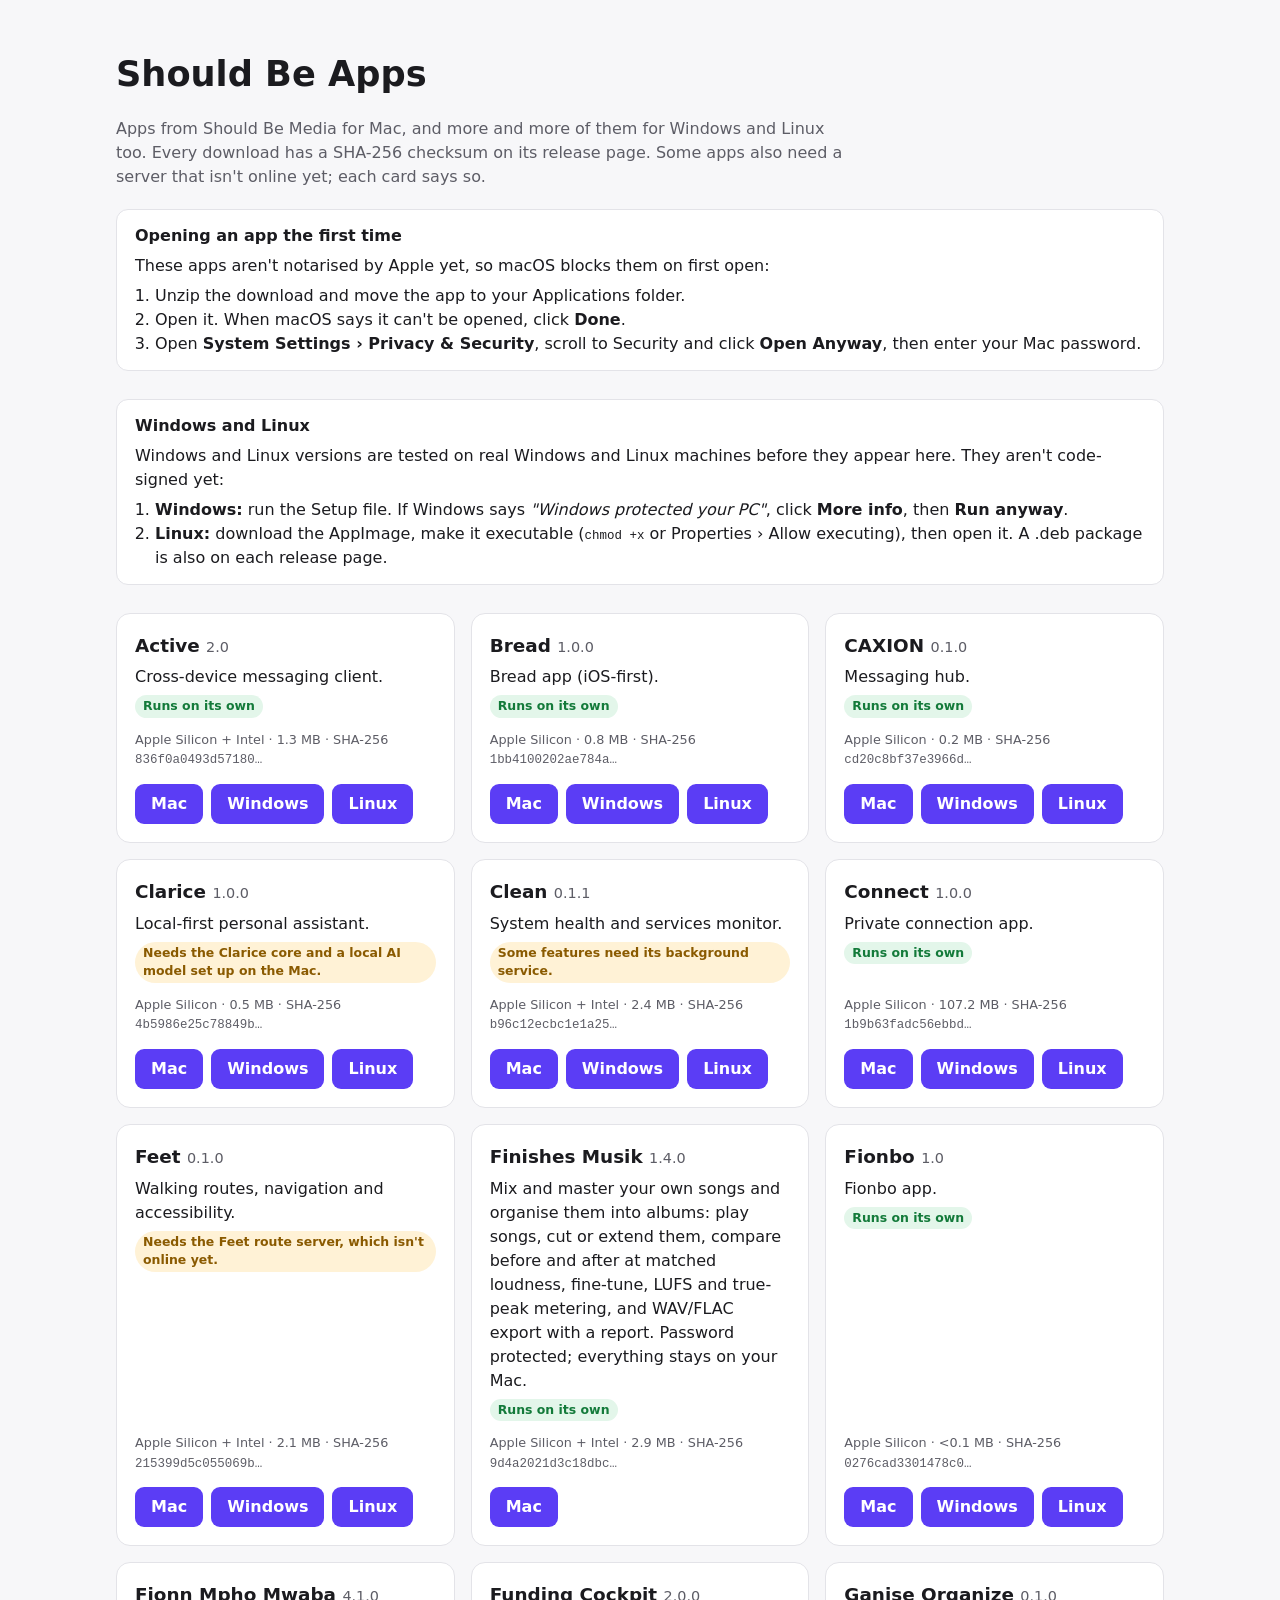
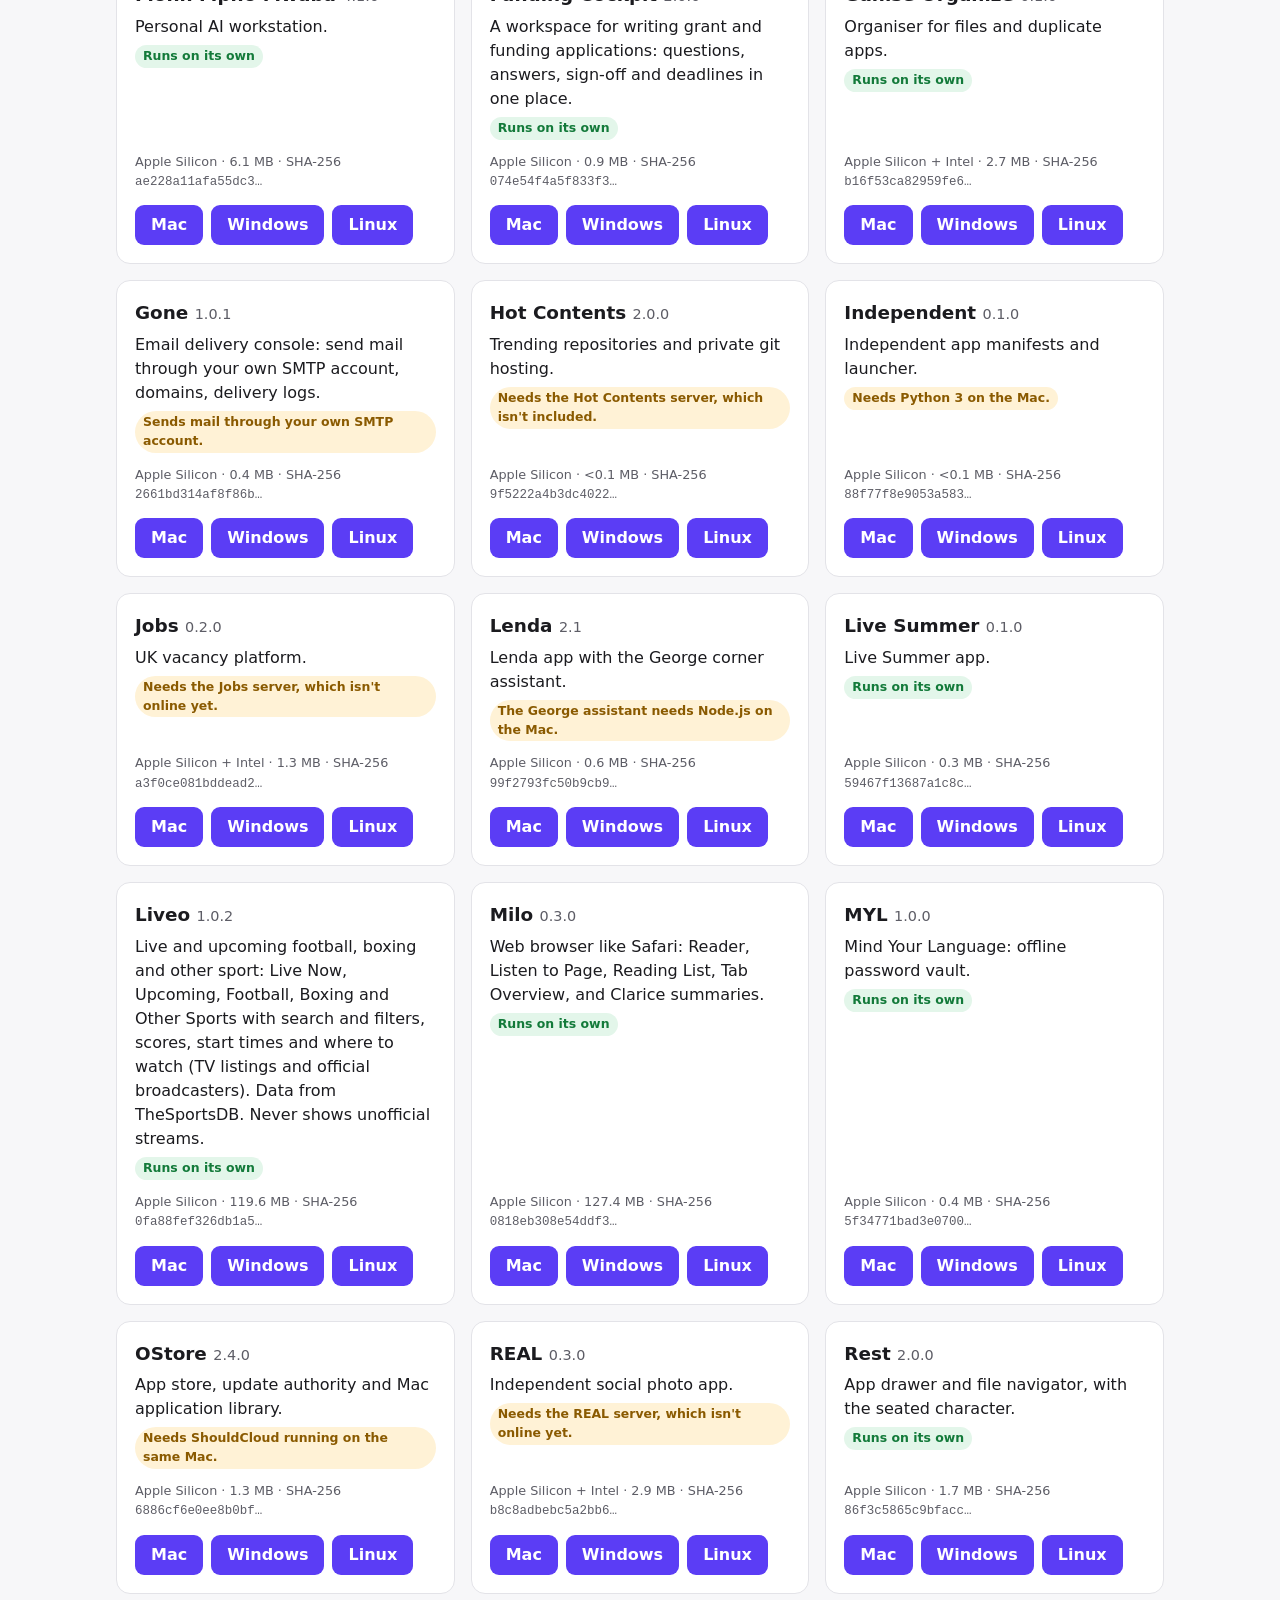
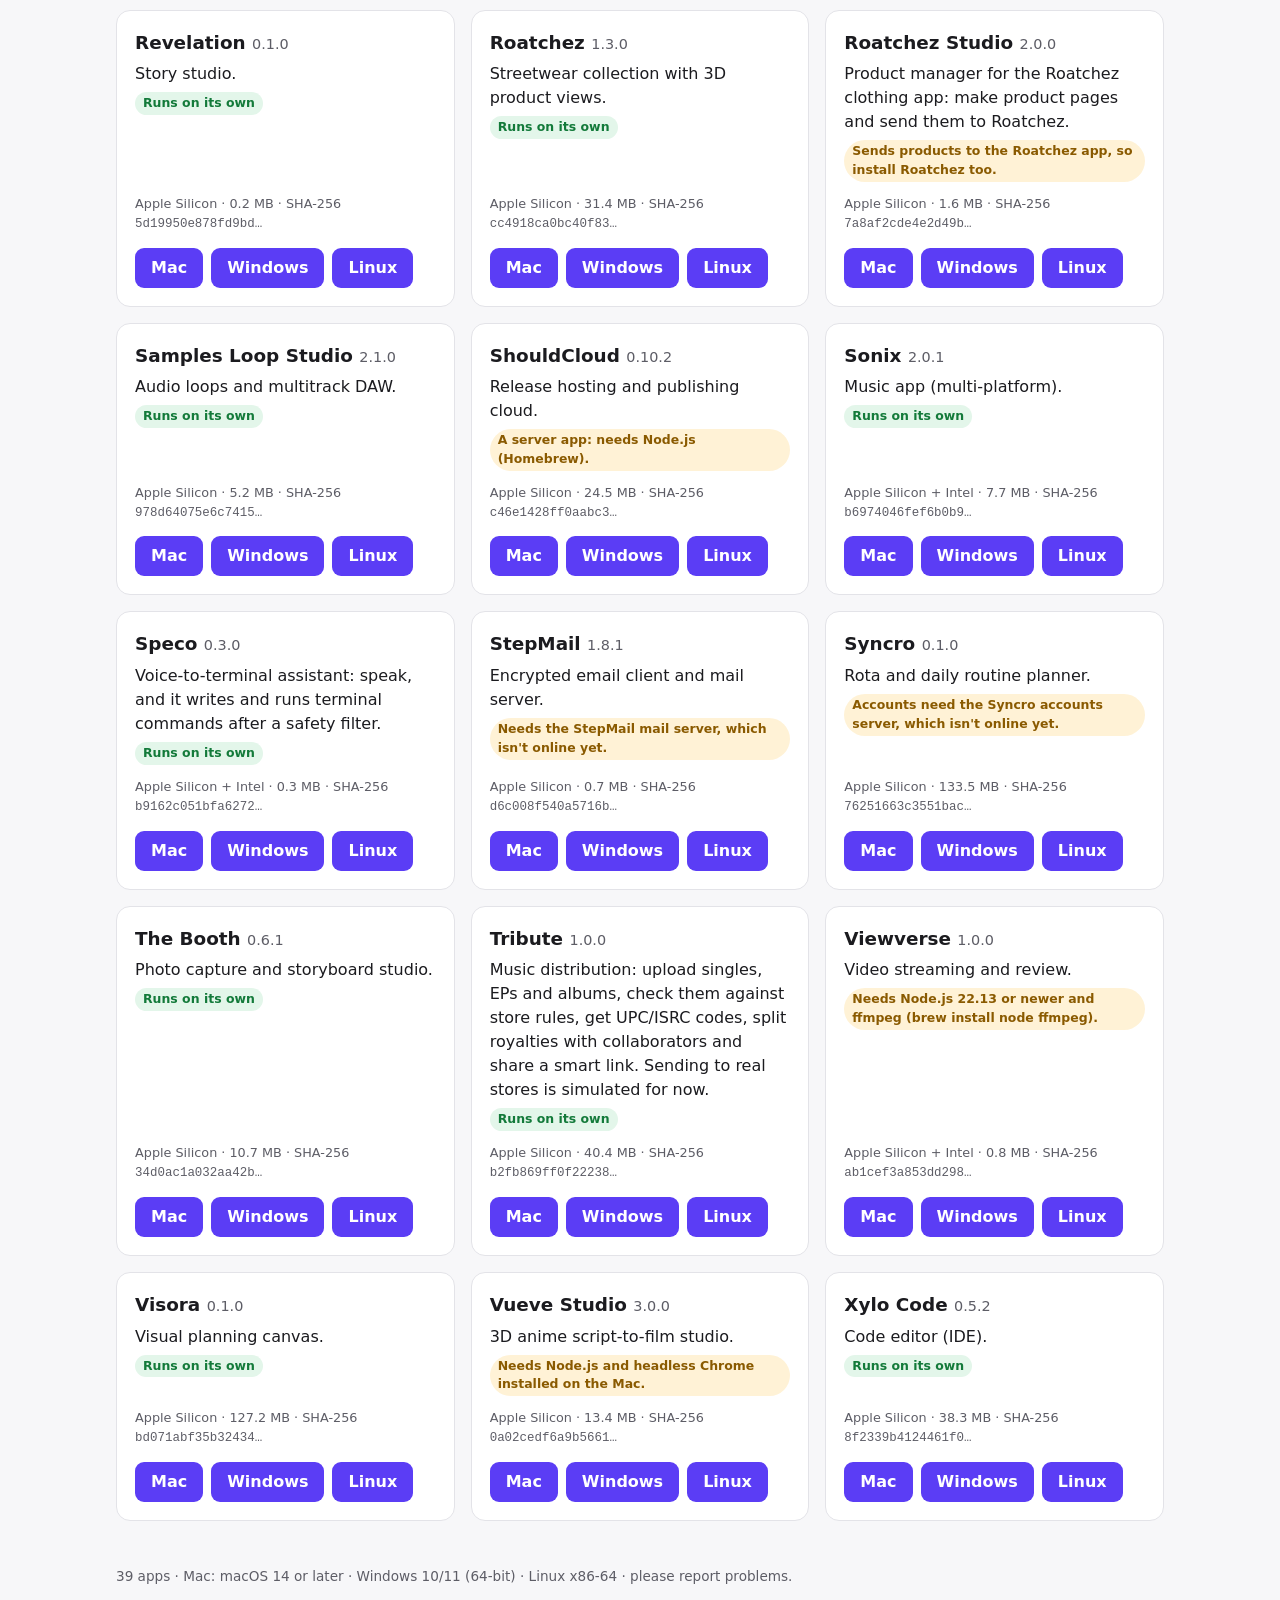
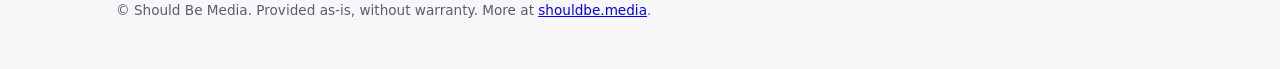
==== commit fdf9876e: "Milo 0.3.0: Reader, Listen to Page, Reading List, Tab Overview, Clarice" ====
--- a/index.html
+++ b/index.html
@@ -191,11 +191,11 @@
   <div class="dls"><a class="dl" href="https://github.com/Mwabampho/shouldbe-apps/releases/download/liveo-v1.0.2/Liveo-1.0.2-macOS.zip">Mac</a><a class="dl" href="https://github.com/Mwabampho/shouldbe-apps/releases/download/liveo-v1.0.2/Liveo-1.0.2-Windows-x64-Setup.exe" title="Liveo-1.0.2-Windows-x64-Setup.exe · 114.8 MB">Windows</a><a class="dl" href="https://github.com/Mwabampho/shouldbe-apps/releases/download/liveo-v1.0.2/Liveo-1.0.2-Linux-x86_64.AppImage" title="Liveo-1.0.2-Linux-x86_64.AppImage · 126.3 MB">Linux</a></div>
 </article>
 <article class="app" id="milo">
-  <h2>Milo <span class="ver">0.2.1</span></h2>
-  <p>Web browser. Continue with Google, email or StepMail.</p>
-  <span class="tag ok">Runs on its own</span>
-  <p class="meta">Apple Silicon · 127.3 MB · <span title="SHA-256">SHA-256 <code>b307a58ebeadc75d…</code></span></p>
-  <div class="dls"><a class="dl" href="https://github.com/Mwabampho/shouldbe-apps/releases/download/milo-v0.2.1/Milo-0.2.1-macOS.zip">Mac</a><a class="dl" href="https://github.com/Mwabampho/shouldbe-apps/releases/download/milo-v0.1.0/Milo-0.1.0-Windows-x64-Setup.exe" title="Milo-0.1.0-Windows-x64-Setup.exe · 113.5 MB">Windows</a><a class="dl" href="https://github.com/Mwabampho/shouldbe-apps/releases/download/milo-v0.1.0/Milo-0.1.0-Linux-x86_64.AppImage" title="Milo-0.1.0-Linux-x86_64.AppImage · 125.2 MB">Linux</a></div>
+  <h2>Milo <span class="ver">0.3.0</span></h2>
+  <p>Web browser like Safari: Reader, Listen to Page, Reading List, Tab Overview, and Clarice summaries.</p>
+  <span class="tag ok">Runs on its own</span>
+  <p class="meta">Apple Silicon · 127.4 MB · <span title="SHA-256">SHA-256 <code>0818eb308e54ddf3…</code></span></p>
+  <div class="dls"><a class="dl" href="https://github.com/Mwabampho/shouldbe-apps/releases/download/milo-v0.3.0/Milo-0.3.0-macOS.zip">Mac</a><a class="dl" href="https://github.com/Mwabampho/shouldbe-apps/releases/download/milo-v0.1.0/Milo-0.1.0-Windows-x64-Setup.exe" title="Milo-0.1.0-Windows-x64-Setup.exe · 113.5 MB">Windows</a><a class="dl" href="https://github.com/Mwabampho/shouldbe-apps/releases/download/milo-v0.1.0/Milo-0.1.0-Linux-x86_64.AppImage" title="Milo-0.1.0-Linux-x86_64.AppImage · 125.2 MB">Linux</a></div>
 </article>
 <article class="app" id="myl">
   <h2>MYL <span class="ver">1.0.0</span></h2>
